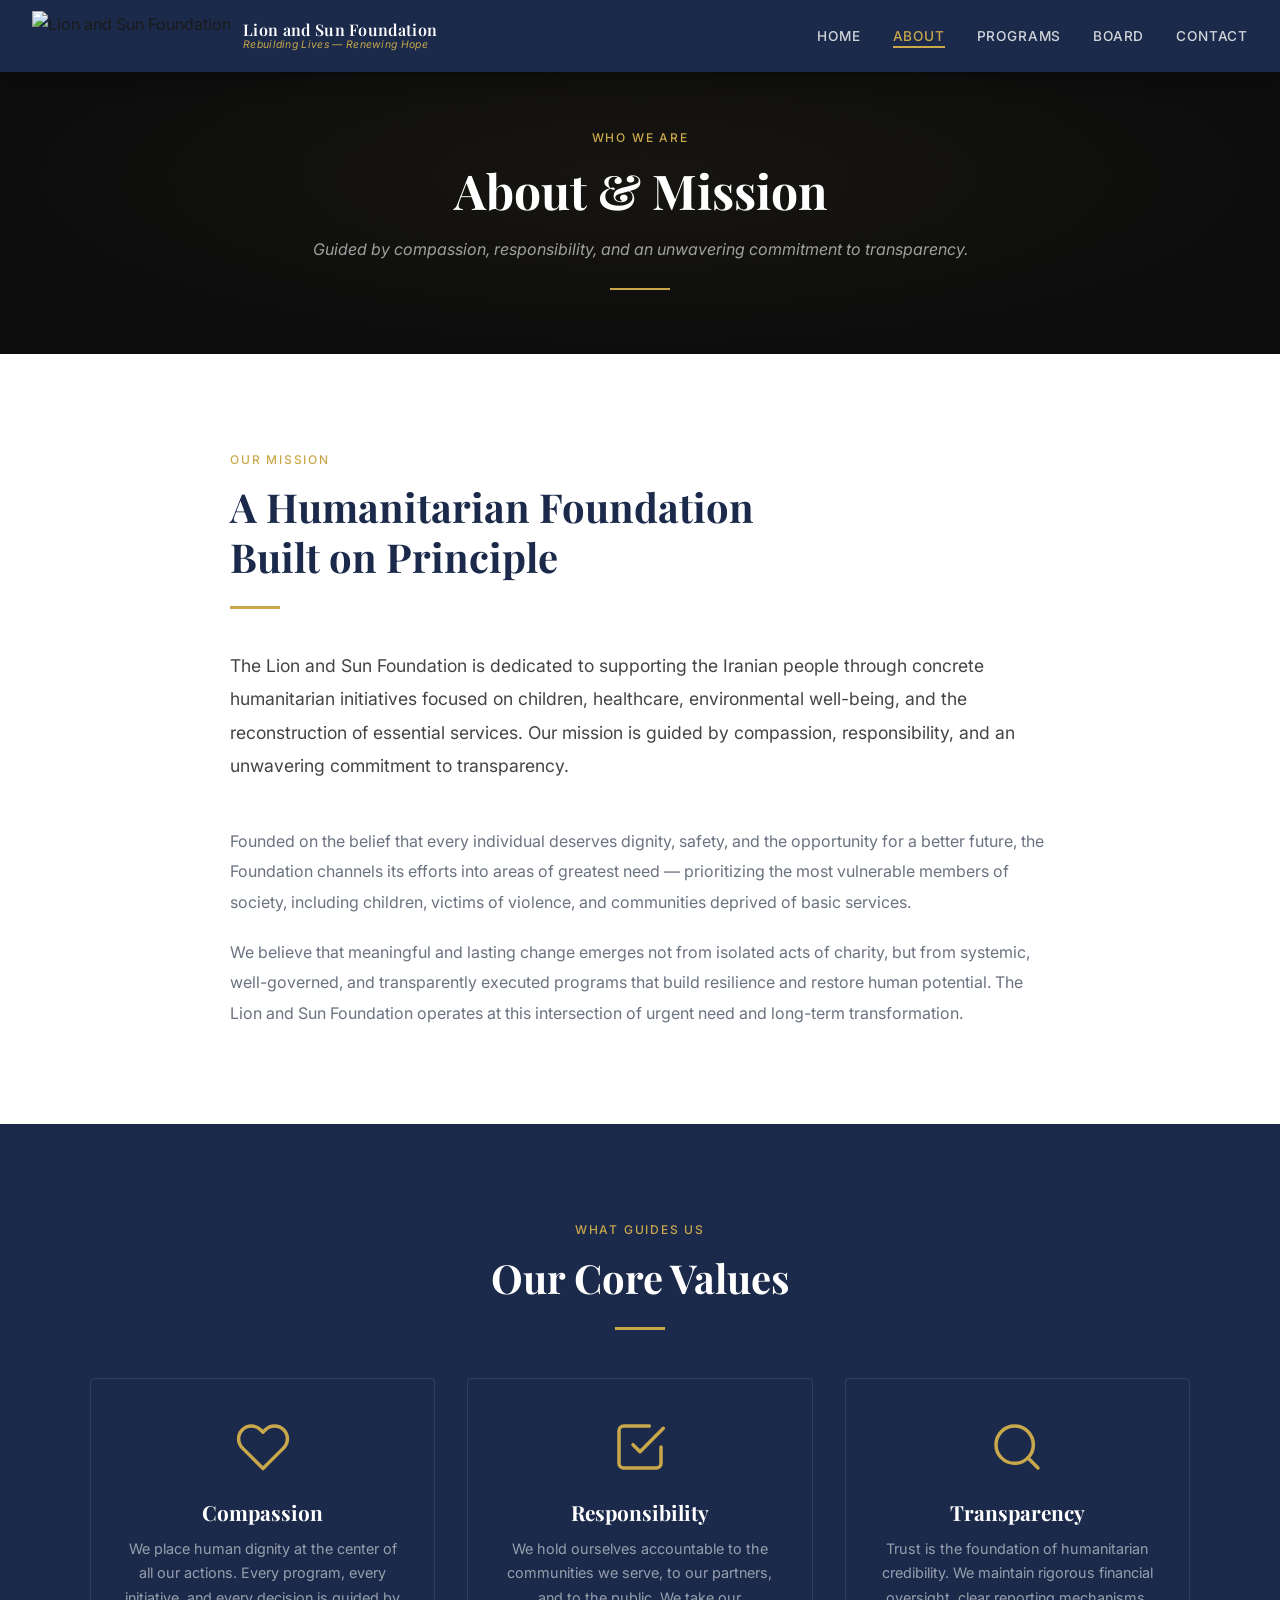
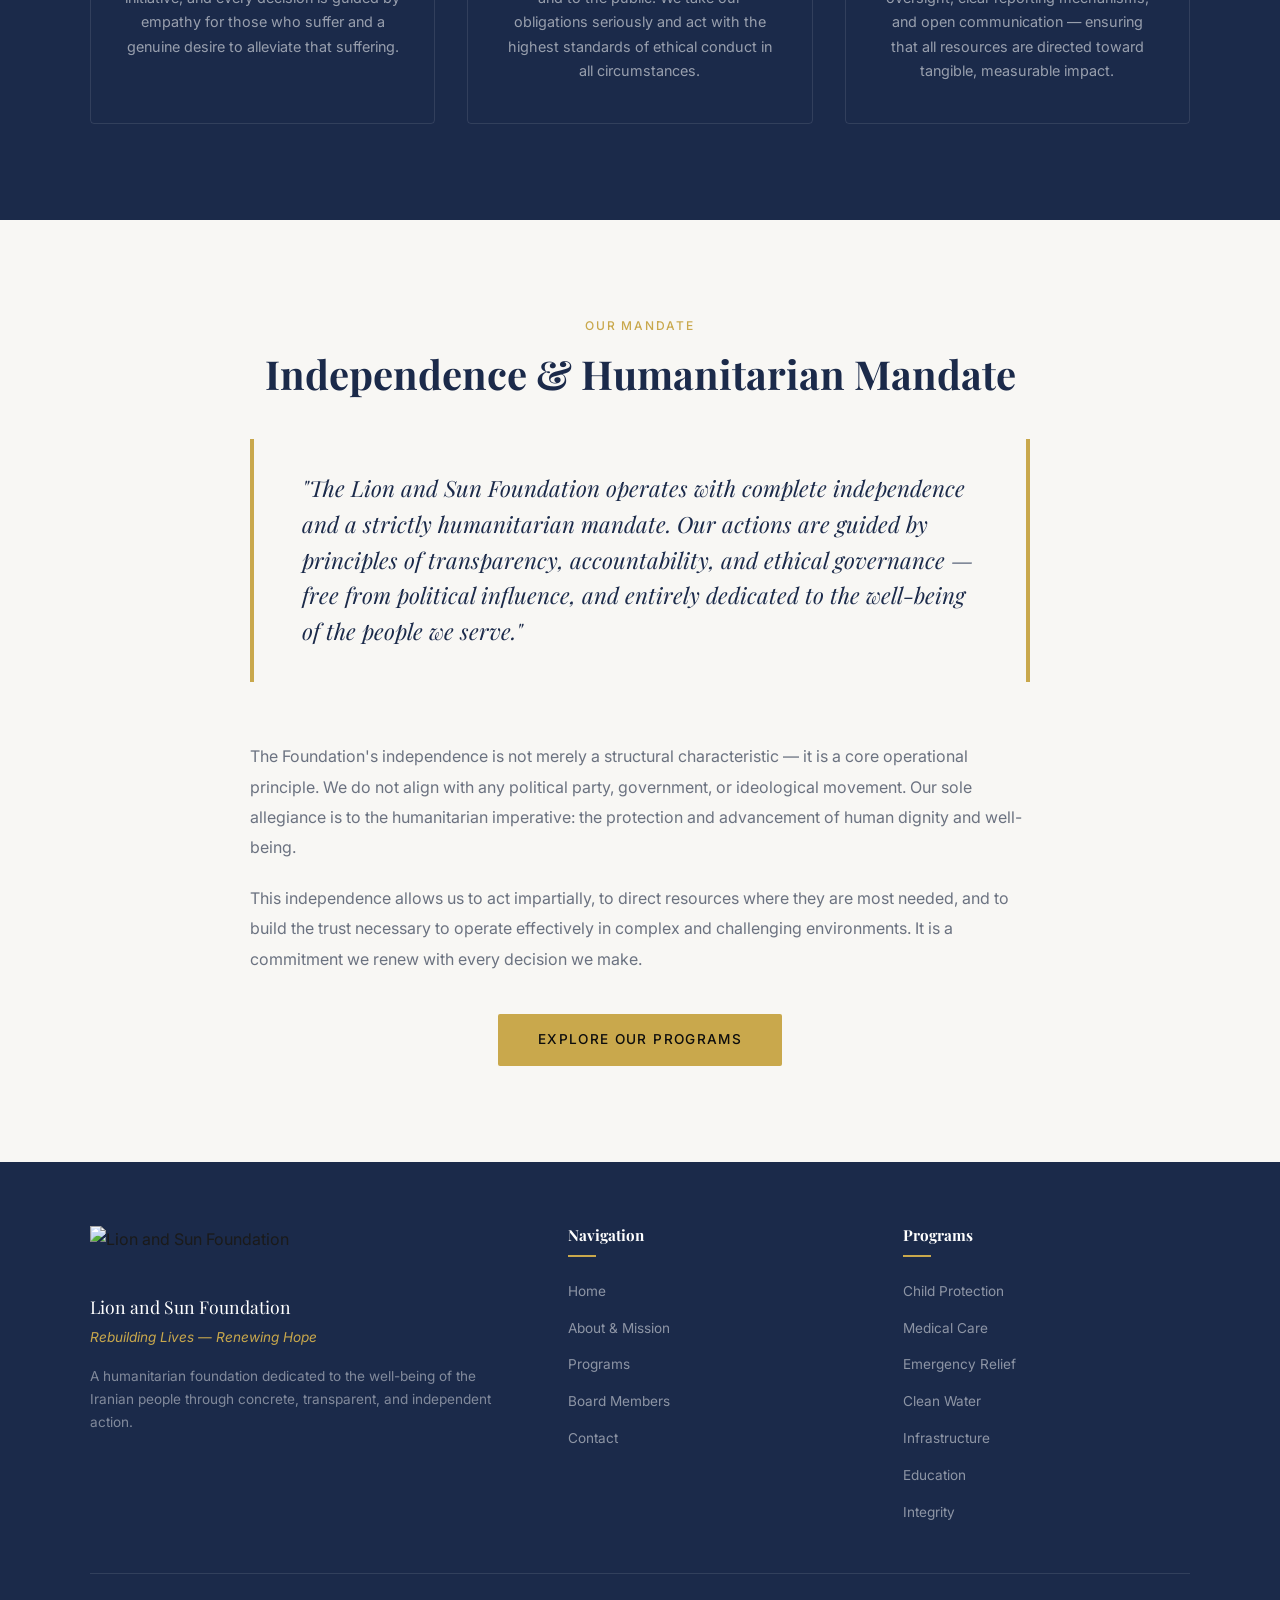
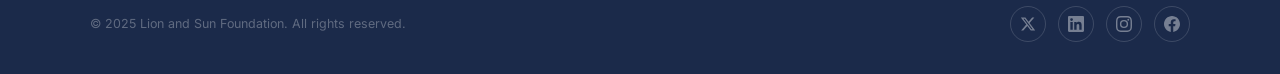
==== about.html @ 1ffb6595 "Initial commit — Lion and Sun Foundation website Complete 5-page institutional website: Home, About," ====
<!DOCTYPE html>
<html lang="en">
<head>
  <meta charset="UTF-8" />
  <meta name="viewport" content="width=device-width, initial-scale=1.0" />
  <title>About &amp; Mission — Lion and Sun Foundation</title>
  <meta name="description" content="Learn about the mission, values, and humanitarian mandate of the Lion and Sun Foundation." />
  <link rel="icon" type="image/png" href="logo.png" />
  <link rel="stylesheet" href="styles.css" />
</head>
<body>

  <!-- ── NAVBAR ── -->
  <nav class="navbar" id="navbar">
    <a href="index.html" class="navbar-brand">
      <img src="logo.png" alt="Lion and Sun Foundation" />
      <div class="navbar-brand-text">
        <span class="navbar-brand-name">Lion and Sun Foundation</span>
        <span class="navbar-brand-tagline">Rebuilding Lives — Renewing Hope</span>
      </div>
    </a>
    <button class="navbar-toggle" aria-label="Toggle menu">
      <span></span><span></span><span></span>
    </button>
    <ul class="navbar-nav">
      <li><a href="index.html">Home</a></li>
      <li><a href="about.html">About</a></li>
      <li><a href="programs.html">Programs</a></li>
      <li><a href="board.html">Board</a></li>
      <li><a href="contact.html">Contact</a></li>
    </ul>
  </nav>

  <!-- ── PAGE HERO ── -->
  <div class="page-hero">
    <div class="page-hero-inner">
      <p class="section-label" style="color:var(--gold);">Who We Are</p>
      <h1>About &amp; Mission</h1>
      <p class="page-hero-subtitle">Guided by compassion, responsibility, and an unwavering commitment to transparency.</p>
      <div class="page-hero-line"></div>
    </div>
  </div>

  <!-- ── FULL MISSION ── -->
  <section style="background: var(--white);">
    <div class="container">
      <div style="max-width: 820px; margin: 0 auto;">
        <p class="section-label reveal">Our Mission</p>
        <h2 class="section-title reveal">A Humanitarian Foundation<br />Built on Principle</h2>
        <div class="section-divider reveal"></div>
        <p class="section-intro reveal" style="max-width:100%; font-size:1.1rem; line-height:1.9; color:#444;">
          The Lion and Sun Foundation is dedicated to supporting the Iranian people through concrete humanitarian initiatives focused on children, healthcare, environmental well-being, and the reconstruction of essential services. Our mission is guided by compassion, responsibility, and an unwavering commitment to transparency.
        </p>
        <br/>
        <p class="reveal" style="font-size:1rem; color:var(--text-muted); line-height:1.9; margin-top:1rem;">
          Founded on the belief that every individual deserves dignity, safety, and the opportunity for a better future, the Foundation channels its efforts into areas of greatest need — prioritizing the most vulnerable members of society, including children, victims of violence, and communities deprived of basic services.
        </p>
        <p class="reveal" style="font-size:1rem; color:var(--text-muted); line-height:1.9; margin-top:1.25rem;">
          We believe that meaningful and lasting change emerges not from isolated acts of charity, but from systemic, well-governed, and transparently executed programs that build resilience and restore human potential. The Lion and Sun Foundation operates at this intersection of urgent need and long-term transformation.
        </p>
      </div>
    </div>
  </section>

  <!-- ── VALUES ── -->
  <section class="values-section">
    <div class="container">
      <div class="text-center">
        <p class="section-label reveal" style="color:var(--gold);">What Guides Us</p>
        <h2 class="section-title light reveal">Our Core Values</h2>
        <div class="section-divider center reveal"></div>
      </div>

      <div class="values-grid">

        <div class="value-card reveal reveal-delay-1">
          <div class="value-icon">
            <svg viewBox="0 0 24 24" fill="none" stroke="currentColor" stroke-width="1.5" stroke-linecap="round" stroke-linejoin="round">
              <path d="M20.84 4.61a5.5 5.5 0 0 0-7.78 0L12 5.67l-1.06-1.06a5.5 5.5 0 0 0-7.78 7.78l1.06 1.06L12 21.23l7.78-7.78 1.06-1.06a5.5 5.5 0 0 0 0-7.78z"/>
            </svg>
          </div>
          <h3 class="value-title">Compassion</h3>
          <p class="value-text">We place human dignity at the center of all our actions. Every program, every initiative, and every decision is guided by empathy for those who suffer and a genuine desire to alleviate that suffering.</p>
        </div>

        <div class="value-card reveal reveal-delay-2">
          <div class="value-icon">
            <svg viewBox="0 0 24 24" fill="none" stroke="currentColor" stroke-width="1.5" stroke-linecap="round" stroke-linejoin="round">
              <polyline points="9 11 12 14 22 4"/>
              <path d="M21 12v7a2 2 0 0 1-2 2H5a2 2 0 0 1-2-2V5a2 2 0 0 1 2-2h11"/>
            </svg>
          </div>
          <h3 class="value-title">Responsibility</h3>
          <p class="value-text">We hold ourselves accountable to the communities we serve, to our partners, and to the public. We take our obligations seriously and act with the highest standards of ethical conduct in all circumstances.</p>
        </div>

        <div class="value-card reveal reveal-delay-3">
          <div class="value-icon">
            <svg viewBox="0 0 24 24" fill="none" stroke="currentColor" stroke-width="1.5" stroke-linecap="round" stroke-linejoin="round">
              <circle cx="11" cy="11" r="8"/>
              <line x1="21" y1="21" x2="16.65" y2="16.65"/>
            </svg>
          </div>
          <h3 class="value-title">Transparency</h3>
          <p class="value-text">Trust is the foundation of humanitarian credibility. We maintain rigorous financial oversight, clear reporting mechanisms, and open communication — ensuring that all resources are directed toward tangible, measurable impact.</p>
        </div>

      </div>
    </div>
  </section>

  <!-- ── MANDATE ── -->
  <section class="mandate-section">
    <div class="container">
      <div class="mandate-block">
        <p class="section-label reveal text-center">Our Mandate</p>
        <h2 class="section-title reveal text-center" style="margin-bottom:2.5rem;">Independence &amp; Humanitarian Mandate</h2>
        <div class="reveal">
          <blockquote class="mandate-quote">
            "The Lion and Sun Foundation operates with complete independence and a strictly humanitarian mandate. Our actions are guided by principles of transparency, accountability, and ethical governance — free from political influence, and entirely dedicated to the well-being of the people we serve."
          </blockquote>
        </div>
        <br/>
        <p class="reveal" style="font-size:1rem; color:var(--text-muted); line-height:1.9; margin-top:2rem; text-align:left;">
          The Foundation's independence is not merely a structural characteristic — it is a core operational principle. We do not align with any political party, government, or ideological movement. Our sole allegiance is to the humanitarian imperative: the protection and advancement of human dignity and well-being.
        </p>
        <p class="reveal" style="font-size:1rem; color:var(--text-muted); line-height:1.9; margin-top:1.25rem; text-align:left;">
          This independence allows us to act impartially, to direct resources where they are most needed, and to build the trust necessary to operate effectively in complex and challenging environments. It is a commitment we renew with every decision we make.
        </p>
        <div class="reveal" style="margin-top:2.5rem; text-align:center;">
          <a href="programs.html" class="btn btn-gold">Explore Our Programs</a>
        </div>
      </div>
    </div>
  </section>

  <!-- ── FOOTER ── -->
  <footer class="footer">
    <div class="footer-inner">
      <div class="footer-top">
        <div class="footer-brand">
          <img src="logo.png" alt="Lion and Sun Foundation" />
          <div class="footer-brand-name">Lion and Sun Foundation</div>
          <div class="footer-tagline">Rebuilding Lives — Renewing Hope</div>
          <p class="footer-desc">A humanitarian foundation dedicated to the well-being of the Iranian people through concrete, transparent, and independent action.</p>
        </div>
        <div class="footer-col">
          <h4>Navigation</h4>
          <ul>
            <li><a href="index.html">Home</a></li>
            <li><a href="about.html">About &amp; Mission</a></li>
            <li><a href="programs.html">Programs</a></li>
            <li><a href="board.html">Board Members</a></li>
            <li><a href="contact.html">Contact</a></li>
          </ul>
        </div>
        <div class="footer-col">
          <h4>Programs</h4>
          <ul>
            <li><a href="programs.html#pillar-1">Child Protection</a></li>
            <li><a href="programs.html#pillar-2">Medical Care</a></li>
            <li><a href="programs.html#pillar-3">Emergency Relief</a></li>
            <li><a href="programs.html#pillar-4">Clean Water</a></li>
            <li><a href="programs.html#pillar-5">Infrastructure</a></li>
            <li><a href="programs.html#pillar-6">Education</a></li>
            <li><a href="programs.html#pillar-7">Integrity</a></li>
          </ul>
        </div>
      </div>
      <div class="footer-bottom">
        <p class="footer-copy">&copy; 2025 Lion and Sun Foundation. All rights reserved.</p>
        <div class="footer-social">
          <a href="#" aria-label="Twitter"><svg width="16" height="16" viewBox="0 0 24 24" fill="currentColor"><path d="M18.244 2.25h3.308l-7.227 8.26 8.502 11.24H16.17l-5.214-6.817L4.99 21.75H1.68l7.73-8.835L1.254 2.25H8.08l4.713 6.231zm-1.161 17.52h1.833L7.084 4.126H5.117z"/></svg></a>
          <a href="#" aria-label="LinkedIn"><svg width="16" height="16" viewBox="0 0 24 24" fill="currentColor"><path d="M20.447 20.452h-3.554v-5.569c0-1.328-.027-3.037-1.852-3.037-1.853 0-2.136 1.445-2.136 2.939v5.667H9.351V9h3.414v1.561h.046c.477-.9 1.637-1.85 3.37-1.85 3.601 0 4.267 2.37 4.267 5.455v6.286zM5.337 7.433a2.062 2.062 0 0 1-2.063-2.065 2.064 2.064 0 1 1 2.063 2.065zm1.782 13.019H3.555V9h3.564v11.452zM22.225 0H1.771C.792 0 0 .774 0 1.729v20.542C0 23.227.792 24 1.771 24h20.451C23.2 24 24 23.227 24 22.271V1.729C24 .774 23.2 0 22.222 0h.003z"/></svg></a>
          <a href="#" aria-label="Instagram"><svg width="16" height="16" viewBox="0 0 24 24" fill="currentColor"><path d="M12 2.163c3.204 0 3.584.012 4.85.07 3.252.148 4.771 1.691 4.919 4.919.058 1.265.069 1.645.069 4.849 0 3.205-.012 3.584-.069 4.849-.149 3.225-1.664 4.771-4.919 4.919-1.266.058-1.644.07-4.85.07-3.204 0-3.584-.012-4.849-.07-3.26-.149-4.771-1.699-4.919-4.92-.058-1.265-.07-1.644-.07-4.849 0-3.204.013-3.583.07-4.849.149-3.227 1.664-4.771 4.919-4.919 1.266-.057 1.645-.069 4.849-.069zm0-2.163c-3.259 0-3.667.014-4.947.072-4.358.2-6.78 2.618-6.98 6.98-.059 1.281-.073 1.689-.073 4.948 0 3.259.014 3.668.072 4.948.2 4.358 2.618 6.78 6.98 6.98 1.281.058 1.689.072 4.948.072 3.259 0 3.668-.014 4.948-.072 4.354-.2 6.782-2.618 6.979-6.98.059-1.28.073-1.689.073-4.948 0-3.259-.014-3.667-.072-4.947-.196-4.354-2.617-6.78-6.979-6.98-1.281-.059-1.69-.073-4.949-.073zm0 5.838a6.162 6.162 0 1 0 0 12.324 6.162 6.162 0 0 0 0-12.324zM12 16a4 4 0 1 1 0-8 4 4 0 0 1 0 8zm6.406-11.845a1.44 1.44 0 1 0 0 2.881 1.44 1.44 0 0 0 0-2.881z"/></svg></a>
          <a href="#" aria-label="Facebook"><svg width="16" height="16" viewBox="0 0 24 24" fill="currentColor"><path d="M24 12.073c0-6.627-5.373-12-12-12s-12 5.373-12 12c0 5.99 4.388 10.954 10.125 11.854v-8.385H7.078v-3.47h3.047V9.43c0-3.007 1.792-4.669 4.533-4.669 1.312 0 2.686.235 2.686.235v2.953H15.83c-1.491 0-1.956.925-1.956 1.874v2.25h3.328l-.532 3.47h-2.796v8.385C19.612 23.027 24 18.062 24 12.073z"/></svg></a>
        </div>
      </div>
    </div>
  </footer>

  <script src="script.js"></script>
</body>
</html>
---- styles.css ----
/* ============================================
   LION AND SUN FOUNDATION — Global Styles
   ============================================ */

@import url('https://fonts.googleapis.com/css2?family=Playfair+Display:ital,wght@0,400;0,600;0,700;1,400;1,600&family=Inter:wght@300;400;500;600&display=swap');

:root {
  --navy: #1B2A4A;
  --gold: #C9A84C;
  --gold-light: #e0c278;
  --dark: #0D0D0D;
  --white: #FFFFFF;
  --light-bg: #F8F7F4;
  --text-dark: #1a1a1a;
  --text-muted: #6b7280;
  --border: #e5e0d5;
  --transition: all 0.3s ease;
}

*, *::before, *::after {
  box-sizing: border-box;
  margin: 0;
  padding: 0;
}

html {
  scroll-behavior: smooth;
}

body {
  font-family: 'Inter', sans-serif;
  color: var(--text-dark);
  background: var(--white);
  line-height: 1.7;
  overflow-x: hidden;
}

h1, h2, h3, h4, h5 {
  font-family: 'Playfair Display', serif;
  line-height: 1.25;
}

a {
  text-decoration: none;
  color: inherit;
}

img {
  max-width: 100%;
  display: block;
}

/* ============================================
   NAVBAR
   ============================================ */

.navbar {
  position: fixed;
  top: 0;
  left: 0;
  right: 0;
  z-index: 1000;
  background: var(--navy);
  padding: 0 2rem;
  height: 72px;
  display: flex;
  align-items: center;
  justify-content: space-between;
  box-shadow: 0 2px 20px rgba(0,0,0,0.4);
  transition: var(--transition);
}

.navbar.scrolled {
  height: 64px;
  background: rgba(27, 42, 74, 0.97);
  backdrop-filter: blur(10px);
}

.navbar-brand {
  display: flex;
  align-items: center;
  gap: 0.75rem;
}

.navbar-brand img {
  height: 50px;
  width: auto;
}

.navbar-brand-text {
  display: flex;
  flex-direction: column;
  line-height: 1.2;
}

.navbar-brand-name {
  font-family: 'Playfair Display', serif;
  font-size: 1rem;
  font-weight: 600;
  color: var(--white);
  letter-spacing: 0.02em;
}

.navbar-brand-tagline {
  font-size: 0.65rem;
  color: var(--gold);
  font-style: italic;
  letter-spacing: 0.03em;
}

.navbar-nav {
  display: flex;
  align-items: center;
  gap: 2rem;
  list-style: none;
}

.navbar-nav a {
  font-size: 0.85rem;
  font-weight: 500;
  color: rgba(255,255,255,0.8);
  letter-spacing: 0.06em;
  text-transform: uppercase;
  position: relative;
  padding-bottom: 4px;
  transition: var(--transition);
}

.navbar-nav a::after {
  content: '';
  position: absolute;
  bottom: 0;
  left: 0;
  width: 0;
  height: 2px;
  background: var(--gold);
  transition: width 0.3s ease;
}

.navbar-nav a:hover,
.navbar-nav a.active {
  color: var(--gold);
}

.navbar-nav a:hover::after,
.navbar-nav a.active::after {
  width: 100%;
}

.navbar-toggle {
  display: none;
  flex-direction: column;
  gap: 5px;
  cursor: pointer;
  padding: 4px;
  background: none;
  border: none;
}

.navbar-toggle span {
  display: block;
  width: 24px;
  height: 2px;
  background: var(--white);
  transition: var(--transition);
  border-radius: 2px;
}

.navbar-toggle.open span:nth-child(1) {
  transform: translateY(7px) rotate(45deg);
}

.navbar-toggle.open span:nth-child(2) {
  opacity: 0;
}

.navbar-toggle.open span:nth-child(3) {
  transform: translateY(-7px) rotate(-45deg);
}

/* ============================================
   HERO — HOME
   ============================================ */

.hero {
  min-height: 100vh;
  background: var(--dark);
  display: flex;
  align-items: center;
  justify-content: center;
  text-align: center;
  padding: 6rem 2rem 4rem;
  position: relative;
  overflow: hidden;
}

.hero::before {
  content: '';
  position: absolute;
  inset: 0;
  background: radial-gradient(ellipse at center, rgba(201,168,76,0.06) 0%, transparent 70%);
  pointer-events: none;
}

.hero-inner {
  display: flex;
  flex-direction: column;
  align-items: center;
  gap: 1.5rem;
  max-width: 700px;
  position: relative;
  z-index: 1;
}

.hero-logo {
  width: 340px;
  max-width: 90vw;
  animation: fadeInDown 1s ease forwards;
  filter: drop-shadow(0 0 40px rgba(201,168,76,0.15));
}

.hero-tagline {
  font-family: 'Playfair Display', serif;
  font-style: italic;
  font-size: 1.35rem;
  color: var(--gold);
  letter-spacing: 0.04em;
  animation: fadeInUp 1s ease 0.3s both;
}

.hero-divider {
  width: 60px;
  height: 1px;
  background: linear-gradient(90deg, transparent, var(--gold), transparent);
  animation: fadeIn 1s ease 0.5s both;
}

.hero-cta {
  animation: fadeInUp 1s ease 0.6s both;
}

/* ============================================
   PAGE HERO (non-home pages)
   ============================================ */

.page-hero {
  background: var(--dark);
  padding: 8rem 2rem 4rem;
  text-align: center;
  position: relative;
  overflow: hidden;
}

.page-hero::before {
  content: '';
  position: absolute;
  inset: 0;
  background: radial-gradient(ellipse at center, rgba(201,168,76,0.05) 0%, transparent 70%);
}

.page-hero-inner {
  position: relative;
  z-index: 1;
  max-width: 700px;
  margin: 0 auto;
}

.page-hero h1 {
  font-size: clamp(2rem, 4vw, 3rem);
  color: var(--white);
  margin-bottom: 1rem;
}

.page-hero-subtitle {
  font-size: 1rem;
  color: rgba(255,255,255,0.6);
  font-style: italic;
}

.page-hero-line {
  width: 60px;
  height: 2px;
  background: var(--gold);
  margin: 1.5rem auto 0;
}

/* ============================================
   BUTTONS
   ============================================ */

.btn {
  display: inline-block;
  padding: 0.9rem 2.5rem;
  font-size: 0.85rem;
  font-weight: 500;
  letter-spacing: 0.1em;
  text-transform: uppercase;
  border-radius: 2px;
  transition: var(--transition);
  cursor: pointer;
  font-family: 'Inter', sans-serif;
  border: none;
}

.btn-gold {
  background: var(--gold);
  color: var(--dark);
}

.btn-gold:hover {
  background: var(--gold-light);
  transform: translateY(-2px);
  box-shadow: 0 8px 24px rgba(201,168,76,0.3);
}

.btn-outline-gold {
  background: transparent;
  color: var(--gold);
  border: 1px solid var(--gold);
}

.btn-outline-gold:hover {
  background: var(--gold);
  color: var(--dark);
  transform: translateY(-2px);
}

.btn-navy {
  background: var(--navy);
  color: var(--white);
}

.btn-navy:hover {
  background: #243860;
  transform: translateY(-2px);
  box-shadow: 0 8px 24px rgba(27,42,74,0.3);
}

/* ============================================
   SECTIONS
   ============================================ */

section {
  padding: 6rem 2rem;
}

.container {
  max-width: 1100px;
  margin: 0 auto;
}

.section-label {
  font-size: 0.75rem;
  font-weight: 500;
  letter-spacing: 0.15em;
  text-transform: uppercase;
  color: var(--gold);
  margin-bottom: 0.75rem;
}

.section-title {
  font-size: clamp(1.75rem, 3.5vw, 2.5rem);
  color: var(--navy);
  margin-bottom: 1.5rem;
}

.section-title.light {
  color: var(--white);
}

.section-divider {
  width: 50px;
  height: 3px;
  background: var(--gold);
  margin-bottom: 2.5rem;
}

.section-divider.center {
  margin-left: auto;
  margin-right: auto;
}

.section-intro {
  font-size: 1.05rem;
  color: var(--text-muted);
  max-width: 680px;
  line-height: 1.8;
}

.section-intro.light {
  color: rgba(255,255,255,0.7);
}

.text-center {
  text-align: center;
}

/* ============================================
   MISSION SECTION — HOME
   ============================================ */

.mission-section {
  background: var(--light-bg);
}

.mission-grid {
  display: grid;
  grid-template-columns: 1fr 1fr;
  gap: 5rem;
  align-items: center;
}

.mission-text {
  font-size: 1.05rem;
  color: var(--text-muted);
  line-height: 1.9;
}

.mission-accent {
  display: flex;
  flex-direction: column;
  gap: 1.5rem;
}

.mission-stat {
  border-left: 3px solid var(--gold);
  padding-left: 1.25rem;
}

.mission-stat-number {
  font-family: 'Playfair Display', serif;
  font-size: 2rem;
  color: var(--navy);
  font-weight: 600;
}

.mission-stat-label {
  font-size: 0.85rem;
  color: var(--text-muted);
  text-transform: uppercase;
  letter-spacing: 0.08em;
}

/* ============================================
   PILLARS PREVIEW — HOME
   ============================================ */

.pillars-section {
  background: var(--white);
}

.pillars-grid {
  display: grid;
  grid-template-columns: repeat(3, 1fr);
  gap: 1.5rem;
  margin-top: 3rem;
}

.pillar-card {
  background: var(--white);
  border: 1px solid var(--border);
  border-left: 4px solid var(--gold);
  padding: 1.75rem 1.5rem;
  display: flex;
  align-items: center;
  gap: 1rem;
  transition: var(--transition);
  cursor: pointer;
  text-decoration: none;
  color: inherit;
  border-radius: 0 4px 4px 0;
}

.pillar-card:hover {
  transform: translateX(4px);
  box-shadow: 4px 4px 20px rgba(27,42,74,0.08);
  border-left-color: var(--navy);
}

.pillar-card-icon {
  width: 44px;
  height: 44px;
  flex-shrink: 0;
  color: var(--gold);
}

.pillar-card-title {
  font-family: 'Playfair Display', serif;
  font-size: 0.95rem;
  font-weight: 600;
  color: var(--navy);
}

.pillar-card-number {
  font-size: 0.7rem;
  color: var(--text-muted);
  text-transform: uppercase;
  letter-spacing: 0.1em;
  margin-bottom: 0.25rem;
}

/* ============================================
   PROGRAMS — FULL PILLARS
   ============================================ */

.pillar-full {
  padding: 3rem 0;
  border-bottom: 1px solid var(--border);
}

.pillar-full:last-child {
  border-bottom: none;
}

.pillar-full-inner {
  display: grid;
  grid-template-columns: 80px 1fr;
  gap: 2rem;
  align-items: start;
}

.pillar-icon-wrap {
  width: 80px;
  height: 80px;
  background: rgba(201,168,76,0.08);
  border: 1px solid rgba(201,168,76,0.2);
  border-radius: 50%;
  display: flex;
  align-items: center;
  justify-content: center;
  flex-shrink: 0;
  color: var(--gold);
}

.pillar-icon-wrap svg {
  width: 36px;
  height: 36px;
}

.pillar-full-label {
  font-size: 0.7rem;
  font-weight: 500;
  letter-spacing: 0.15em;
  text-transform: uppercase;
  color: var(--gold);
  margin-bottom: 0.5rem;
}

.pillar-full-title {
  font-size: 1.5rem;
  color: var(--navy);
  margin-bottom: 1rem;
}

.pillar-full-text {
  font-size: 1rem;
  color: var(--text-muted);
  line-height: 1.85;
  max-width: 760px;
}

/* ============================================
   VALUES — ABOUT
   ============================================ */

.values-section {
  background: var(--navy);
}

.values-grid {
  display: grid;
  grid-template-columns: repeat(3, 1fr);
  gap: 2rem;
  margin-top: 3rem;
}

.value-card {
  text-align: center;
  padding: 2.5rem 2rem;
  border: 1px solid rgba(255,255,255,0.1);
  border-radius: 4px;
  transition: var(--transition);
}

.value-card:hover {
  background: rgba(255,255,255,0.04);
  border-color: rgba(201,168,76,0.4);
  transform: translateY(-4px);
}

.value-icon {
  width: 56px;
  height: 56px;
  margin: 0 auto 1.5rem;
  color: var(--gold);
}

.value-title {
  font-family: 'Playfair Display', serif;
  font-size: 1.3rem;
  color: var(--white);
  margin-bottom: 0.75rem;
}

.value-text {
  font-size: 0.9rem;
  color: rgba(255,255,255,0.55);
  line-height: 1.7;
}

/* ============================================
   MANDATE — ABOUT
   ============================================ */

.mandate-section {
  background: var(--light-bg);
}

.mandate-block {
  max-width: 780px;
  margin: 0 auto;
  text-align: center;
}

.mandate-quote {
  font-family: 'Playfair Display', serif;
  font-style: italic;
  font-size: 1.4rem;
  color: var(--navy);
  line-height: 1.6;
  position: relative;
  padding: 2rem 3rem;
  border-left: 4px solid var(--gold);
  border-right: 4px solid var(--gold);
  text-align: left;
}

/* ============================================
   BOARD MEMBERS
   ============================================ */

.board-section {
  background: var(--white);
}

.board-grid {
  display: grid;
  grid-template-columns: repeat(3, 1fr);
  gap: 2rem;
  margin-top: 3rem;
}

.board-card {
  text-align: center;
  padding: 2.5rem 1.5rem;
  border: 1px solid var(--border);
  border-radius: 4px;
  transition: var(--transition);
  background: var(--white);
}

.board-card:hover {
  transform: translateY(-6px);
  box-shadow: 0 12px 40px rgba(27,42,74,0.1);
  border-color: var(--gold);
}

.board-photo {
  width: 110px;
  height: 110px;
  border-radius: 50%;
  background: linear-gradient(135deg, #dce3f0, #b8c5db);
  margin: 0 auto 1.25rem;
  display: flex;
  align-items: center;
  justify-content: center;
  border: 3px solid var(--border);
  overflow: hidden;
}

.board-photo svg {
  width: 54px;
  height: 54px;
  color: #8a9cc0;
}

.board-name {
  font-family: 'Playfair Display', serif;
  font-size: 1.1rem;
  color: var(--navy);
  margin-bottom: 0.4rem;
}

.board-title {
  font-size: 0.8rem;
  color: var(--gold);
  text-transform: uppercase;
  letter-spacing: 0.08em;
  font-weight: 500;
}

.board-divider {
  width: 30px;
  height: 2px;
  background: var(--gold);
  margin: 0.75rem auto;
}

.board-bio {
  font-size: 0.85rem;
  color: var(--text-muted);
  line-height: 1.6;
}

/* ============================================
   CONTACT
   ============================================ */

.contact-section {
  background: var(--white);
}

.contact-grid {
  display: grid;
  grid-template-columns: 1fr 1.6fr;
  gap: 5rem;
  align-items: start;
}

.contact-info h3 {
  font-size: 1.6rem;
  color: var(--navy);
  margin-bottom: 1rem;
}

.contact-info p {
  font-size: 1rem;
  color: var(--text-muted);
  line-height: 1.8;
  margin-bottom: 2rem;
}

.contact-social {
  display: flex;
  gap: 1rem;
  flex-wrap: wrap;
}

.social-link {
  width: 44px;
  height: 44px;
  border: 1px solid var(--border);
  display: flex;
  align-items: center;
  justify-content: center;
  border-radius: 50%;
  color: var(--navy);
  transition: var(--transition);
}

.social-link:hover {
  background: var(--navy);
  color: var(--white);
  border-color: var(--navy);
  transform: translateY(-3px);
}

.contact-form {
  background: var(--light-bg);
  padding: 2.5rem;
  border-radius: 4px;
  border: 1px solid var(--border);
}

.form-group {
  margin-bottom: 1.25rem;
}

.form-label {
  display: block;
  font-size: 0.78rem;
  font-weight: 500;
  letter-spacing: 0.08em;
  text-transform: uppercase;
  color: var(--navy);
  margin-bottom: 0.5rem;
}

.form-control {
  width: 100%;
  padding: 0.85rem 1rem;
  font-family: 'Inter', sans-serif;
  font-size: 0.95rem;
  color: var(--text-dark);
  background: var(--white);
  border: 1px solid var(--border);
  border-radius: 2px;
  outline: none;
  transition: var(--transition);
  resize: vertical;
}

.form-control:focus {
  border-color: var(--gold);
  box-shadow: 0 0 0 3px rgba(201,168,76,0.1);
}

.form-control::placeholder {
  color: #b0b0b0;
}

textarea.form-control {
  min-height: 130px;
}

.form-row {
  display: grid;
  grid-template-columns: 1fr 1fr;
  gap: 1rem;
}

.form-submit {
  margin-top: 0.5rem;
  width: 100%;
  padding: 1rem;
  font-size: 0.85rem;
}

/* ============================================
   FOOTER
   ============================================ */

.footer {
  background: var(--navy);
  padding: 4rem 2rem 2rem;
}

.footer-inner {
  max-width: 1100px;
  margin: 0 auto;
}

.footer-top {
  display: grid;
  grid-template-columns: 1.5fr 1fr 1fr;
  gap: 3rem;
  padding-bottom: 3rem;
  border-bottom: 1px solid rgba(255,255,255,0.1);
}

.footer-brand img {
  height: 50px;
  margin-bottom: 1rem;
}

.footer-brand-name {
  font-family: 'Playfair Display', serif;
  font-size: 1.1rem;
  color: var(--white);
  margin-bottom: 0.25rem;
}

.footer-tagline {
  font-style: italic;
  color: var(--gold);
  font-size: 0.85rem;
  margin-bottom: 1rem;
}

.footer-desc {
  font-size: 0.85rem;
  color: rgba(255,255,255,0.45);
  line-height: 1.7;
}

.footer-col h4 {
  font-family: 'Playfair Display', serif;
  font-size: 0.95rem;
  color: var(--white);
  margin-bottom: 1.25rem;
  position: relative;
  padding-bottom: 0.75rem;
}

.footer-col h4::after {
  content: '';
  position: absolute;
  bottom: 0;
  left: 0;
  width: 28px;
  height: 2px;
  background: var(--gold);
}

.footer-col ul {
  list-style: none;
  display: flex;
  flex-direction: column;
  gap: 0.6rem;
}

.footer-col ul a {
  font-size: 0.85rem;
  color: rgba(255,255,255,0.5);
  transition: var(--transition);
}

.footer-col ul a:hover {
  color: var(--gold);
  padding-left: 4px;
}

.footer-bottom {
  display: flex;
  align-items: center;
  justify-content: space-between;
  padding-top: 2rem;
  flex-wrap: wrap;
  gap: 1rem;
}

.footer-copy {
  font-size: 0.78rem;
  color: rgba(255,255,255,0.3);
}

.footer-social {
  display: flex;
  gap: 0.75rem;
}

.footer-social a {
  width: 36px;
  height: 36px;
  border: 1px solid rgba(255,255,255,0.15);
  display: flex;
  align-items: center;
  justify-content: center;
  border-radius: 50%;
  color: rgba(255,255,255,0.4);
  transition: var(--transition);
}

.footer-social a:hover {
  color: var(--gold);
  border-color: var(--gold);
}

/* ============================================
   ANIMATIONS
   ============================================ */

@keyframes fadeInDown {
  from { opacity: 0; transform: translateY(-30px); }
  to   { opacity: 1; transform: translateY(0); }
}

@keyframes fadeInUp {
  from { opacity: 0; transform: translateY(20px); }
  to   { opacity: 1; transform: translateY(0); }
}

@keyframes fadeIn {
  from { opacity: 0; }
  to   { opacity: 1; }
}

.reveal {
  opacity: 0;
  transform: translateY(24px);
  transition: opacity 0.7s ease, transform 0.7s ease;
}

.reveal.visible {
  opacity: 1;
  transform: translateY(0);
}

.reveal-delay-1 { transition-delay: 0.1s; }
.reveal-delay-2 { transition-delay: 0.2s; }
.reveal-delay-3 { transition-delay: 0.3s; }
.reveal-delay-4 { transition-delay: 0.4s; }
.reveal-delay-5 { transition-delay: 0.5s; }
.reveal-delay-6 { transition-delay: 0.6s; }

/* ============================================
   NOTICE BANNER
   ============================================ */

.toast {
  position: fixed;
  bottom: 2rem;
  right: 2rem;
  background: var(--navy);
  color: var(--white);
  padding: 1rem 1.5rem;
  border-left: 4px solid var(--gold);
  border-radius: 2px;
  font-size: 0.9rem;
  box-shadow: 0 8px 32px rgba(0,0,0,0.3);
  z-index: 9999;
  transform: translateX(120%);
  transition: transform 0.4s ease;
}

.toast.show {
  transform: translateX(0);
}

/* ============================================
   RESPONSIVE
   ============================================ */

@media (max-width: 960px) {
  .mission-grid,
  .contact-grid {
    grid-template-columns: 1fr;
    gap: 3rem;
  }

  .footer-top {
    grid-template-columns: 1fr 1fr;
  }

  .footer-top > :first-child {
    grid-column: 1 / -1;
  }

  .pillars-grid {
    grid-template-columns: repeat(2, 1fr);
  }
}

@media (max-width: 768px) {
  .navbar-nav {
    display: none;
    position: absolute;
    top: 72px;
    left: 0;
    right: 0;
    background: var(--navy);
    flex-direction: column;
    gap: 0;
    padding: 1rem 0;
    border-top: 1px solid rgba(255,255,255,0.1);
  }

  .navbar-nav.open {
    display: flex;
  }

  .navbar-nav li {
    width: 100%;
  }

  .navbar-nav a {
    display: block;
    padding: 0.85rem 2rem;
    border-bottom: 1px solid rgba(255,255,255,0.05);
  }

  .navbar-toggle {
    display: flex;
  }

  .pillars-grid {
    grid-template-columns: 1fr;
  }

  .values-grid {
    grid-template-columns: 1fr;
  }

  .board-grid {
    grid-template-columns: repeat(2, 1fr);
  }

  .pillar-full-inner {
    grid-template-columns: 1fr;
  }

  .pillar-icon-wrap {
    width: 60px;
    height: 60px;
  }

  .form-row {
    grid-template-columns: 1fr;
  }

  .footer-top {
    grid-template-columns: 1fr;
  }

  .footer-bottom {
    flex-direction: column;
    align-items: flex-start;
  }

  .mandate-quote {
    padding: 1.5rem;
    font-size: 1.1rem;
  }
}

@media (max-width: 480px) {
  section {
    padding: 4rem 1.25rem;
  }

  .board-grid {
    grid-template-columns: 1fr;
  }

  .contact-form {
    padding: 1.5rem;
  }

  .hero-logo {
    width: 260px;
  }
}
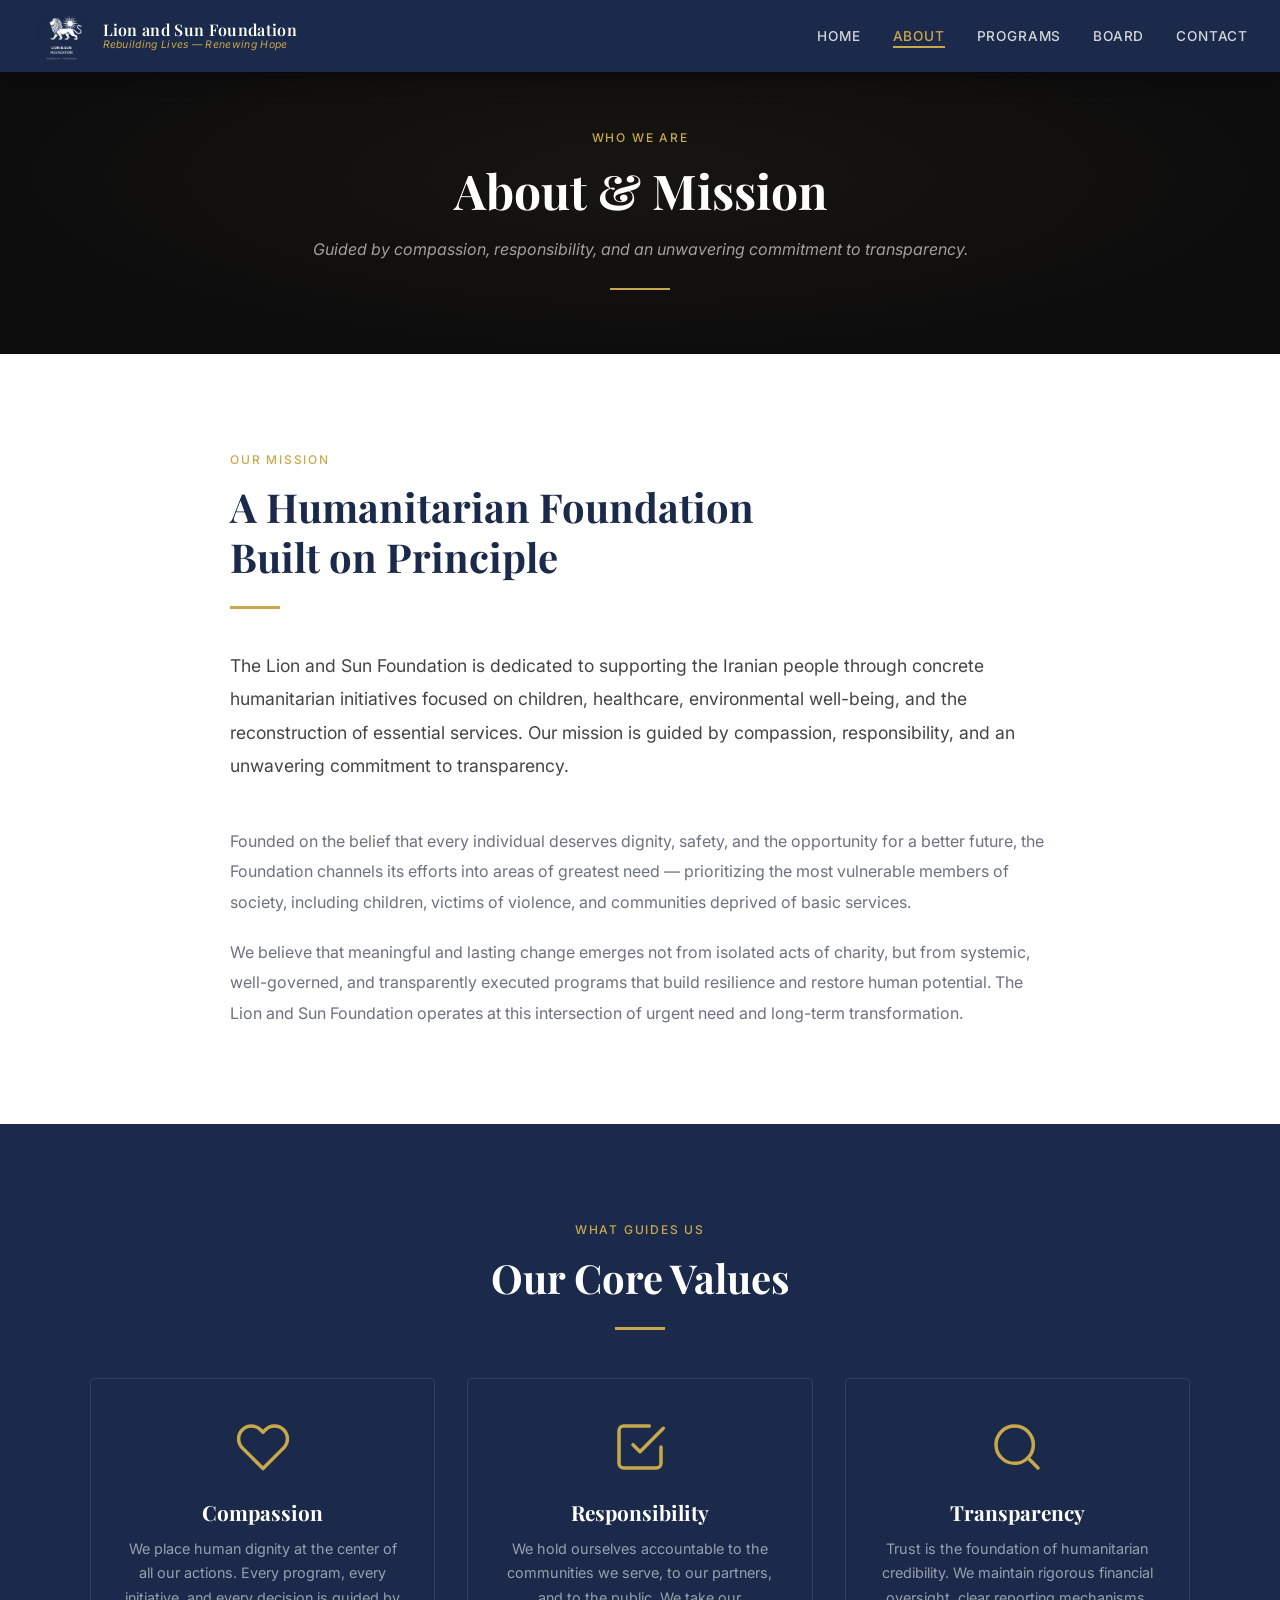
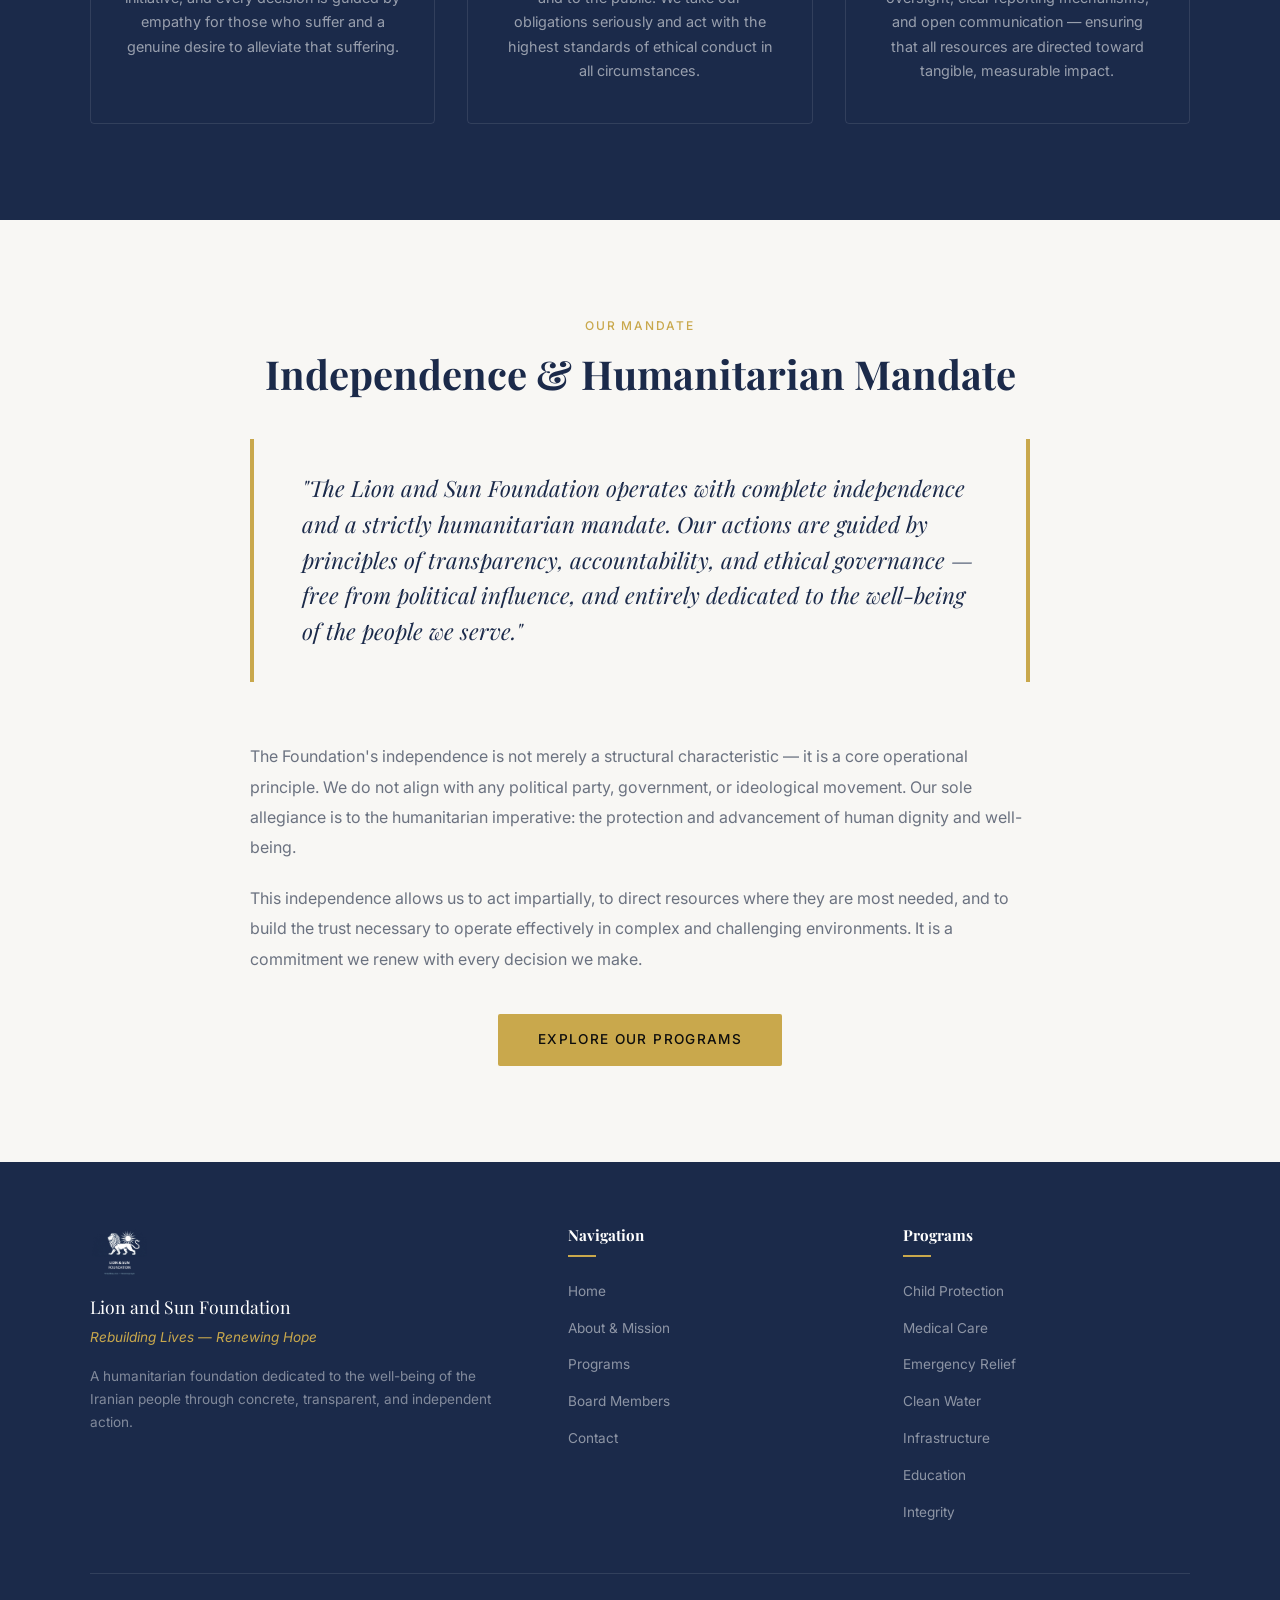
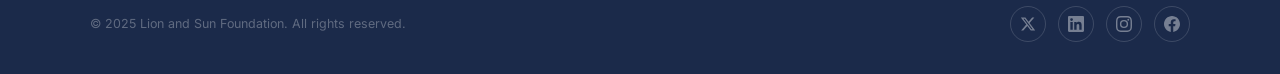
==== commit 47a06ce7: "Fix logo case sensitivity + add favicon - Rename Logo.png -> logo.png (fixes Vercel/Linux case sensi" ====
--- a/about.html
+++ b/about.html
@@ -5,7 +5,8 @@
   <meta name="viewport" content="width=device-width, initial-scale=1.0" />
   <title>About &amp; Mission — Lion and Sun Foundation</title>
   <meta name="description" content="Learn about the mission, values, and humanitarian mandate of the Lion and Sun Foundation." />
-  <link rel="icon" type="image/png" href="logo.png" />
+  <link rel="icon" type="image/svg+xml" href="favicon.svg" />
+  <link rel="alternate icon" type="image/png" href="logo.png" />
   <link rel="stylesheet" href="styles.css" />
 </head>
 <body>
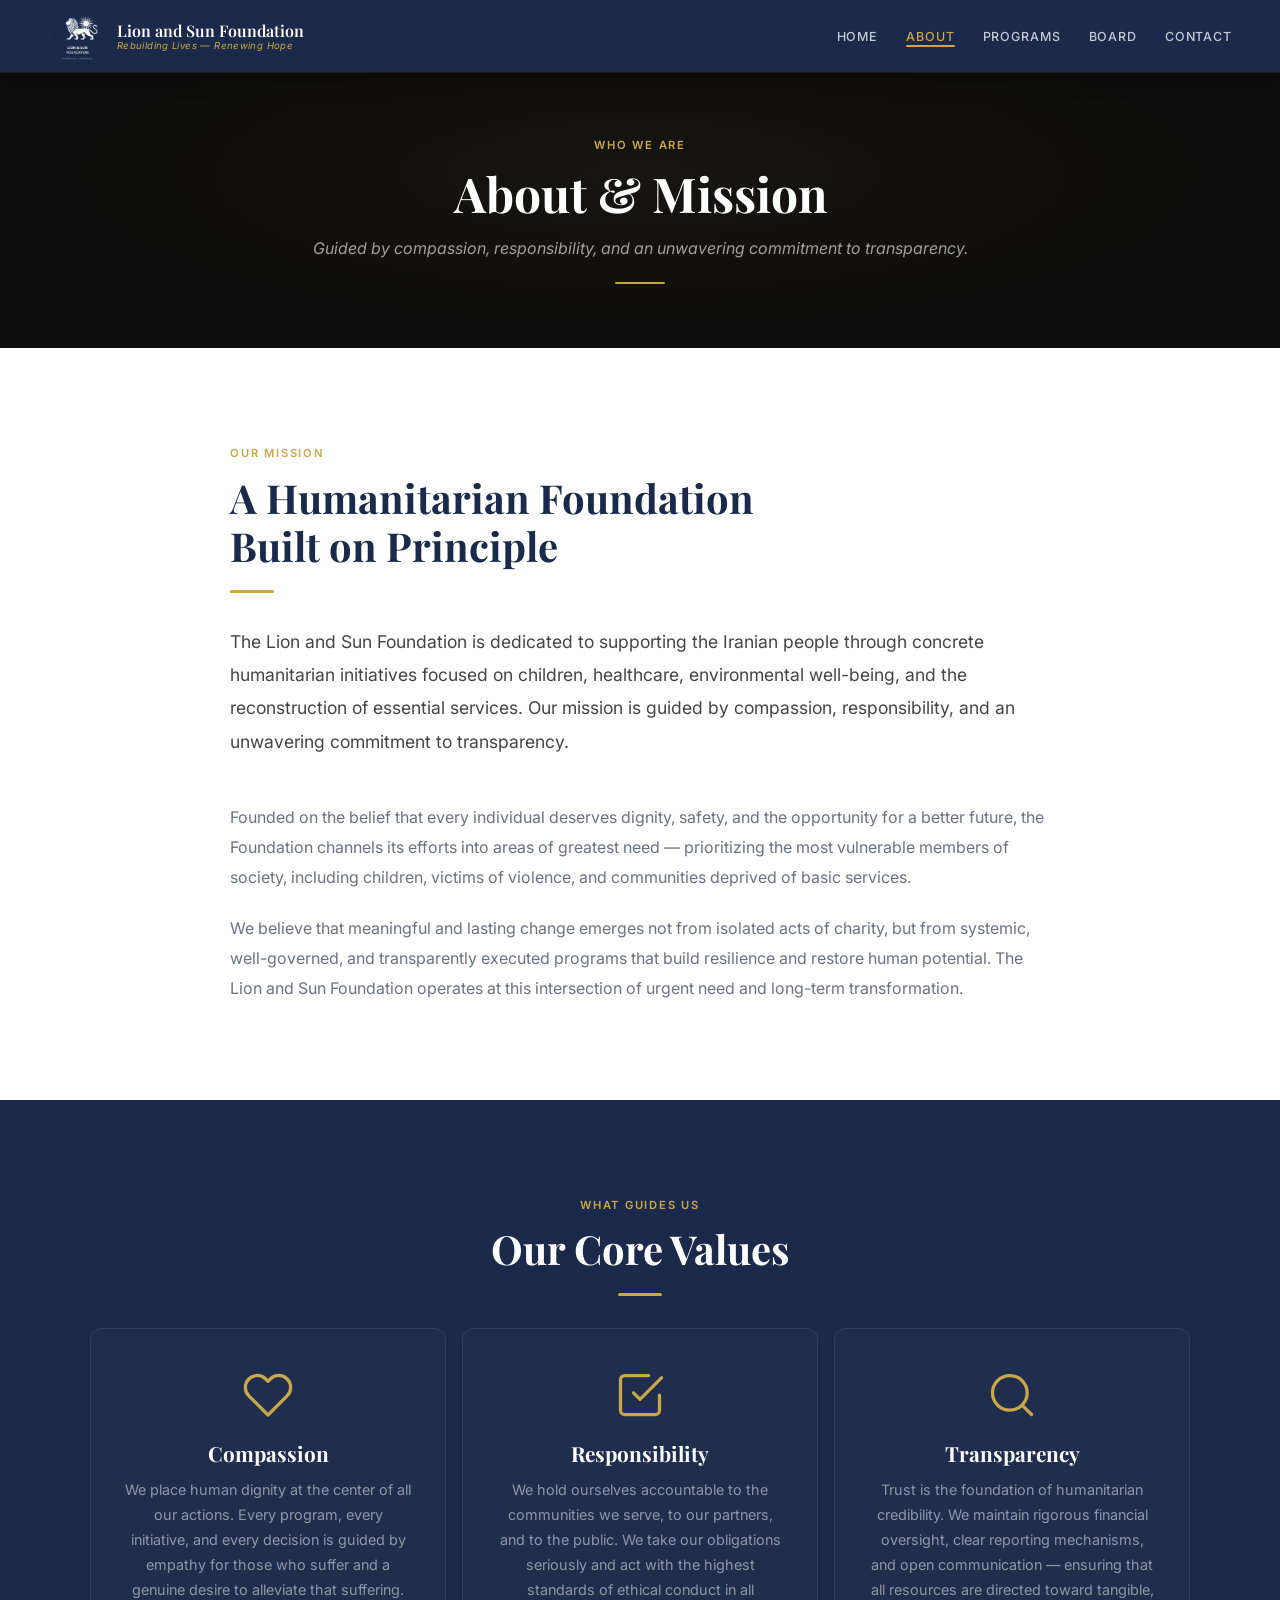
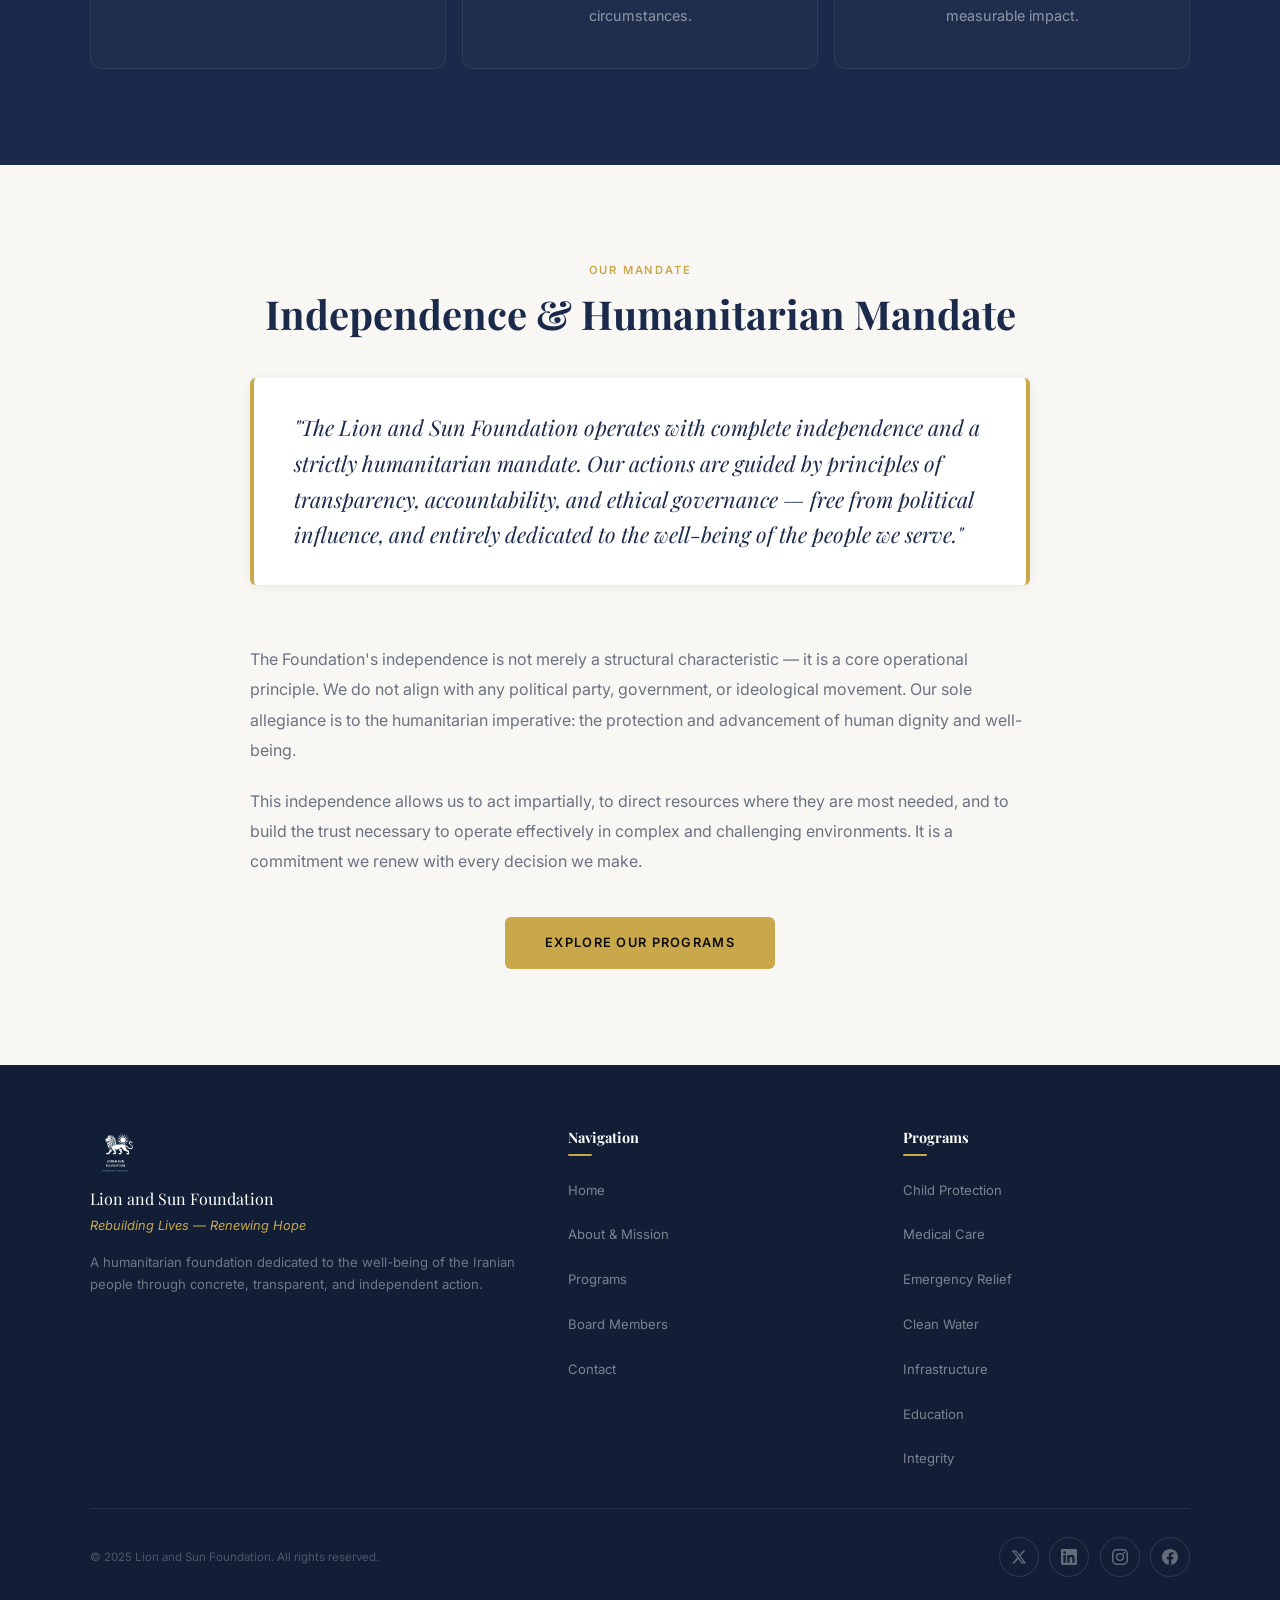
==== commit c50361a9: "Apple-grade mobile & tablet responsive redesign - Mobile-first CSS rewrite with 4 breakpoints (640/7" ====
--- a/about.html
+++ b/about.html
@@ -10,6 +10,20 @@
   <link rel="stylesheet" href="styles.css" />
 </head>
 <body>
+  <!-- ── MOBILE MENU OVERLAY ── -->
+  <div class="mobile-menu-overlay"></div>
+  <div class="mobile-menu">
+    <ul class="mobile-menu-nav">
+      <li><a href="index.html">Home</a></li>
+      <li><a href="about.html">About</a></li>
+      <li><a href="programs.html">Programs</a></li>
+      <li><a href="board.html">Board</a></li>
+      <li><a href="contact.html">Contact</a></li>
+    </ul>
+    <div class="mobile-menu-brand">
+      <p>Rebuilding Lives — Renewing Hope</p>
+    </div>
+  </div>
 
   <!-- ── NAVBAR ── -->
   <nav class="navbar" id="navbar">
--- a/styles.css
+++ b/styles.css
@@ -1,22 +1,41 @@
 /* ============================================
-   LION AND SUN FOUNDATION — Global Styles
+   LION AND SUN FOUNDATION
+   Apple-grade Mobile-First Design System
+   Breakpoints: 390 · 768 · 1024 · 1280
    ============================================ */
 
 @import url('https://fonts.googleapis.com/css2?family=Playfair+Display:ital,wght@0,400;0,600;0,700;1,400;1,600&family=Inter:wght@300;400;500;600&display=swap');
 
+/* ── TOKENS ───────────────────────────────── */
 :root {
-  --navy: #1B2A4A;
-  --gold: #C9A84C;
-  --gold-light: #e0c278;
-  --dark: #0D0D0D;
-  --white: #FFFFFF;
-  --light-bg: #F8F7F4;
-  --text-dark: #1a1a1a;
-  --text-muted: #6b7280;
-  --border: #e5e0d5;
-  --transition: all 0.3s ease;
-}
-
+  --navy:        #1B2A4A;
+  --navy-deep:   #111e36;
+  --gold:        #C9A84C;
+  --gold-light:  #e0c278;
+  --gold-dim:    rgba(201,168,76,0.12);
+  --dark:        #0D0D0D;
+  --white:       #FFFFFF;
+  --light-bg:    #F8F7F4;
+  --text-dark:   #1a1a1a;
+  --text-muted:  #6b7280;
+  --border:      #e5e0d5;
+  --radius-sm:   6px;
+  --radius-md:   12px;
+  --radius-lg:   20px;
+  --shadow-sm:   0 2px 12px rgba(0,0,0,0.06);
+  --shadow-md:   0 8px 32px rgba(27,42,74,0.10);
+  --shadow-lg:   0 20px 60px rgba(27,42,74,0.14);
+  --transition:  all 0.28s cubic-bezier(0.4,0,0.2,1);
+  --nav-h:       64px;
+
+  /* Safe area (iPhone notch / Dynamic Island / home bar) */
+  --safe-top:    env(safe-area-inset-top, 0px);
+  --safe-bottom: env(safe-area-inset-bottom, 0px);
+  --safe-left:   env(safe-area-inset-left, 0px);
+  --safe-right:  env(safe-area-inset-right, 0px);
+}
+
+/* ── RESET ────────────────────────────────── */
 *, *::before, *::after {
   box-sizing: border-box;
   margin: 0;
@@ -25,29 +44,39 @@
 
 html {
   scroll-behavior: smooth;
+  -webkit-text-size-adjust: 100%;
+  text-size-adjust: 100%;
 }
 
 body {
-  font-family: 'Inter', sans-serif;
+  font-family: 'Inter', -apple-system, BlinkMacSystemFont, sans-serif;
   color: var(--text-dark);
   background: var(--white);
   line-height: 1.7;
   overflow-x: hidden;
+  -webkit-font-smoothing: antialiased;
+  -moz-osx-font-smoothing: grayscale;
 }
 
 h1, h2, h3, h4, h5 {
-  font-family: 'Playfair Display', serif;
-  line-height: 1.25;
+  font-family: 'Playfair Display', Georgia, serif;
+  line-height: 1.2;
 }
 
 a {
   text-decoration: none;
   color: inherit;
+  -webkit-tap-highlight-color: transparent;
 }
 
 img {
   max-width: 100%;
   display: block;
+}
+
+button {
+  -webkit-tap-highlight-color: transparent;
+  touch-action: manipulation;
 }
 
 /* ============================================
@@ -59,137 +88,249 @@
   top: 0;
   left: 0;
   right: 0;
-  z-index: 1000;
+  z-index: 900;
   background: var(--navy);
-  padding: 0 2rem;
-  height: 72px;
+  height: var(--nav-h);
   display: flex;
   align-items: center;
   justify-content: space-between;
-  box-shadow: 0 2px 20px rgba(0,0,0,0.4);
-  transition: var(--transition);
+  padding: 0 max(1.25rem, var(--safe-left)) 0 max(1.25rem, var(--safe-right));
+  box-shadow: 0 1px 0 rgba(255,255,255,0.06), 0 4px 24px rgba(0,0,0,0.3);
+  transition: background 0.3s ease, box-shadow 0.3s ease;
 }
 
 .navbar.scrolled {
-  height: 64px;
-  background: rgba(27, 42, 74, 0.97);
-  backdrop-filter: blur(10px);
-}
-
+  background: rgba(17, 30, 54, 0.96);
+  backdrop-filter: blur(20px) saturate(1.8);
+  -webkit-backdrop-filter: blur(20px) saturate(1.8);
+  box-shadow: 0 1px 0 rgba(255,255,255,0.06), 0 8px 32px rgba(0,0,0,0.4);
+}
+
+/* Brand */
 .navbar-brand {
   display: flex;
   align-items: center;
-  gap: 0.75rem;
+  gap: 0.65rem;
+  min-width: 0;
 }
 
 .navbar-brand img {
-  height: 50px;
+  height: 40px;
   width: auto;
+  flex-shrink: 0;
 }
 
 .navbar-brand-text {
   display: flex;
   flex-direction: column;
   line-height: 1.2;
+  min-width: 0;
 }
 
 .navbar-brand-name {
   font-family: 'Playfair Display', serif;
-  font-size: 1rem;
+  font-size: 0.9rem;
   font-weight: 600;
   color: var(--white);
-  letter-spacing: 0.02em;
+  white-space: nowrap;
+  overflow: hidden;
+  text-overflow: ellipsis;
 }
 
 .navbar-brand-tagline {
-  font-size: 0.65rem;
+  font-size: 0.6rem;
   color: var(--gold);
   font-style: italic;
-  letter-spacing: 0.03em;
-}
-
+  letter-spacing: 0.04em;
+  white-space: nowrap;
+}
+
+/* Desktop nav links */
 .navbar-nav {
   display: flex;
   align-items: center;
-  gap: 2rem;
+  gap: 1.75rem;
   list-style: none;
 }
 
 .navbar-nav a {
-  font-size: 0.85rem;
+  font-size: 0.78rem;
   font-weight: 500;
-  color: rgba(255,255,255,0.8);
-  letter-spacing: 0.06em;
+  color: rgba(255,255,255,0.75);
+  letter-spacing: 0.07em;
   text-transform: uppercase;
   position: relative;
-  padding-bottom: 4px;
-  transition: var(--transition);
+  padding-bottom: 3px;
+  transition: color 0.25s ease;
 }
 
 .navbar-nav a::after {
   content: '';
   position: absolute;
-  bottom: 0;
-  left: 0;
-  width: 0;
-  height: 2px;
+  bottom: 0; left: 0;
+  width: 0; height: 2px;
   background: var(--gold);
-  transition: width 0.3s ease;
-}
-
-.navbar-nav a:hover,
-.navbar-nav a.active {
-  color: var(--gold);
-}
-
-.navbar-nav a:hover::after,
-.navbar-nav a.active::after {
-  width: 100%;
-}
-
+  border-radius: 2px;
+  transition: width 0.3s cubic-bezier(0.4,0,0.2,1);
+}
+
+@media (hover: hover) {
+  .navbar-nav a:hover { color: var(--gold); }
+  .navbar-nav a:hover::after { width: 100%; }
+}
+
+.navbar-nav a.active { color: var(--gold); }
+.navbar-nav a.active::after { width: 100%; }
+
+/* Hamburger button */
 .navbar-toggle {
   display: none;
   flex-direction: column;
+  justify-content: center;
   gap: 5px;
   cursor: pointer;
-  padding: 4px;
+  padding: 8px;
+  margin-right: -8px;
   background: none;
   border: none;
+  border-radius: 8px;
+  min-width: 44px;
+  min-height: 44px;
+  align-items: center;
 }
 
 .navbar-toggle span {
   display: block;
-  width: 24px;
-  height: 2px;
+  width: 22px;
+  height: 1.5px;
   background: var(--white);
-  transition: var(--transition);
   border-radius: 2px;
-}
-
-.navbar-toggle.open span:nth-child(1) {
-  transform: translateY(7px) rotate(45deg);
-}
-
-.navbar-toggle.open span:nth-child(2) {
+  transition: transform 0.3s cubic-bezier(0.4,0,0.2,1), opacity 0.2s ease;
+  transform-origin: center;
+}
+
+.navbar-toggle.open span:nth-child(1) { transform: translateY(6.5px) rotate(45deg); }
+.navbar-toggle.open span:nth-child(2) { opacity: 0; transform: scaleX(0); }
+.navbar-toggle.open span:nth-child(3) { transform: translateY(-6.5px) rotate(-45deg); }
+
+/* ── MOBILE MENU OVERLAY ────────────────── */
+.mobile-menu-overlay {
+  display: none;
+  position: fixed;
+  inset: 0;
+  z-index: 800;
+  background: rgba(0,0,0,0.5);
+  backdrop-filter: blur(4px);
+  -webkit-backdrop-filter: blur(4px);
   opacity: 0;
-}
-
-.navbar-toggle.open span:nth-child(3) {
-  transform: translateY(-7px) rotate(-45deg);
-}
-
-/* ============================================
-   HERO — HOME
+  transition: opacity 0.3s ease;
+}
+
+.mobile-menu {
+  display: none;
+  position: fixed;
+  top: 0; right: 0;
+  width: min(320px, 85vw);
+  height: 100%;
+  height: 100dvh;
+  background: var(--navy-deep);
+  z-index: 850;
+  transform: translateX(100%);
+  transition: transform 0.38s cubic-bezier(0.4,0,0.2,1);
+  overflow-y: auto;
+  overscroll-behavior: contain;
+  padding-top: calc(var(--nav-h) + var(--safe-top));
+  padding-bottom: calc(2rem + var(--safe-bottom));
+  padding-left: 2rem;
+  padding-right: 2rem;
+  box-shadow: -20px 0 60px rgba(0,0,0,0.5);
+}
+
+.mobile-menu.open {
+  transform: translateX(0);
+}
+
+.mobile-menu-overlay.open {
+  opacity: 1;
+}
+
+.mobile-menu-nav {
+  list-style: none;
+  padding-top: 1.5rem;
+  display: flex;
+  flex-direction: column;
+}
+
+.mobile-menu-nav li {
+  opacity: 0;
+  transform: translateX(20px);
+  transition: opacity 0.3s ease, transform 0.3s ease;
+}
+
+.mobile-menu.open .mobile-menu-nav li {
+  opacity: 1;
+  transform: translateX(0);
+}
+
+.mobile-menu.open .mobile-menu-nav li:nth-child(1) { transition-delay: 0.08s; }
+.mobile-menu.open .mobile-menu-nav li:nth-child(2) { transition-delay: 0.13s; }
+.mobile-menu.open .mobile-menu-nav li:nth-child(3) { transition-delay: 0.18s; }
+.mobile-menu.open .mobile-menu-nav li:nth-child(4) { transition-delay: 0.23s; }
+.mobile-menu.open .mobile-menu-nav li:nth-child(5) { transition-delay: 0.28s; }
+
+.mobile-menu-nav a {
+  display: flex;
+  align-items: center;
+  justify-content: space-between;
+  padding: 1rem 0;
+  border-bottom: 1px solid rgba(255,255,255,0.07);
+  font-size: 1rem;
+  font-weight: 500;
+  color: rgba(255,255,255,0.85);
+  letter-spacing: 0.04em;
+  min-height: 56px;
+  transition: color 0.2s ease;
+}
+
+.mobile-menu-nav a::after {
+  content: '→';
+  font-size: 0.85rem;
+  color: var(--gold);
+  opacity: 0.6;
+}
+
+.mobile-menu-nav a.active,
+.mobile-menu-nav a:active {
+  color: var(--gold);
+}
+
+.mobile-menu-brand {
+  padding: 1.5rem 0 0;
+  border-top: 1px solid rgba(255,255,255,0.07);
+  margin-top: 1rem;
+}
+
+.mobile-menu-brand p {
+  font-family: 'Playfair Display', serif;
+  font-style: italic;
+  font-size: 0.8rem;
+  color: var(--gold);
+  opacity: 0.7;
+}
+
+/* ============================================
+   HERO
    ============================================ */
 
 .hero {
   min-height: 100vh;
+  min-height: 100dvh;
   background: var(--dark);
   display: flex;
   align-items: center;
   justify-content: center;
   text-align: center;
-  padding: 6rem 2rem 4rem;
+  padding: calc(var(--nav-h) + var(--safe-top) + 2rem) max(1.5rem, var(--safe-right)) calc(3rem + var(--safe-bottom)) max(1.5rem, var(--safe-left));
   position: relative;
   overflow: hidden;
 }
@@ -198,7 +339,7 @@
   content: '';
   position: absolute;
   inset: 0;
-  background: radial-gradient(ellipse at center, rgba(201,168,76,0.06) 0%, transparent 70%);
+  background: radial-gradient(ellipse at 50% 40%, rgba(201,168,76,0.07) 0%, transparent 65%);
   pointer-events: none;
 }
 
@@ -206,46 +347,51 @@
   display: flex;
   flex-direction: column;
   align-items: center;
-  gap: 1.5rem;
-  max-width: 700px;
+  gap: clamp(1rem, 3vw, 1.75rem);
+  max-width: 680px;
+  width: 100%;
   position: relative;
   z-index: 1;
 }
 
 .hero-logo {
-  width: 340px;
-  max-width: 90vw;
-  animation: fadeInDown 1s ease forwards;
-  filter: drop-shadow(0 0 40px rgba(201,168,76,0.15));
+  width: clamp(200px, 55vw, 340px);
+  max-width: 90%;
+  animation: fadeInDown 0.9s cubic-bezier(0.4,0,0.2,1) forwards;
+  filter: drop-shadow(0 0 40px rgba(201,168,76,0.18));
 }
 
 .hero-tagline {
   font-family: 'Playfair Display', serif;
   font-style: italic;
-  font-size: 1.35rem;
+  font-size: clamp(1rem, 3.5vw, 1.35rem);
   color: var(--gold);
-  letter-spacing: 0.04em;
-  animation: fadeInUp 1s ease 0.3s both;
+  letter-spacing: 0.03em;
+  animation: fadeInUp 0.9s ease 0.3s both;
+  padding: 0 1rem;
 }
 
 .hero-divider {
-  width: 60px;
+  width: 50px;
   height: 1px;
   background: linear-gradient(90deg, transparent, var(--gold), transparent);
-  animation: fadeIn 1s ease 0.5s both;
+  animation: fadeIn 0.9s ease 0.5s both;
 }
 
 .hero-cta {
-  animation: fadeInUp 1s ease 0.6s both;
-}
-
-/* ============================================
-   PAGE HERO (non-home pages)
+  animation: fadeInUp 0.9s ease 0.6s both;
+  width: 100%;
+  display: flex;
+  justify-content: center;
+}
+
+/* ============================================
+   PAGE HERO
    ============================================ */
 
 .page-hero {
   background: var(--dark);
-  padding: 8rem 2rem 4rem;
+  padding: calc(var(--nav-h) + var(--safe-top) + clamp(2rem, 5vw, 4rem)) max(1.5rem, var(--safe-right)) clamp(2.5rem, 5vw, 4rem) max(1.5rem, var(--safe-left));
   text-align: center;
   position: relative;
   overflow: hidden;
@@ -255,7 +401,7 @@
   content: '';
   position: absolute;
   inset: 0;
-  background: radial-gradient(ellipse at center, rgba(201,168,76,0.05) 0%, transparent 70%);
+  background: radial-gradient(ellipse at center, rgba(201,168,76,0.05) 0%, transparent 65%);
 }
 
 .page-hero-inner {
@@ -266,22 +412,24 @@
 }
 
 .page-hero h1 {
-  font-size: clamp(2rem, 4vw, 3rem);
+  font-size: clamp(1.75rem, 5vw, 3rem);
   color: var(--white);
-  margin-bottom: 1rem;
+  margin-bottom: 0.75rem;
 }
 
 .page-hero-subtitle {
-  font-size: 1rem;
+  font-size: clamp(0.9rem, 2vw, 1rem);
   color: rgba(255,255,255,0.6);
   font-style: italic;
+  padding: 0 1rem;
 }
 
 .page-hero-line {
-  width: 60px;
+  width: 50px;
   height: 2px;
   background: var(--gold);
-  margin: 1.5rem auto 0;
+  margin: 1.25rem auto 0;
+  border-radius: 2px;
 }
 
 /* ============================================
@@ -289,17 +437,22 @@
    ============================================ */
 
 .btn {
-  display: inline-block;
-  padding: 0.9rem 2.5rem;
-  font-size: 0.85rem;
-  font-weight: 500;
+  display: inline-flex;
+  align-items: center;
+  justify-content: center;
+  padding: clamp(0.8rem, 2vw, 0.95rem) clamp(1.5rem, 4vw, 2.5rem);
+  font-size: 0.8rem;
+  font-weight: 600;
   letter-spacing: 0.1em;
   text-transform: uppercase;
-  border-radius: 2px;
+  border-radius: var(--radius-sm);
   transition: var(--transition);
   cursor: pointer;
   font-family: 'Inter', sans-serif;
   border: none;
+  min-height: 48px;
+  touch-action: manipulation;
+  white-space: nowrap;
 }
 
 .btn-gold {
@@ -307,72 +460,86 @@
   color: var(--dark);
 }
 
-.btn-gold:hover {
-  background: var(--gold-light);
-  transform: translateY(-2px);
-  box-shadow: 0 8px 24px rgba(201,168,76,0.3);
-}
+@media (hover: hover) {
+  .btn-gold:hover {
+    background: var(--gold-light);
+    transform: translateY(-2px);
+    box-shadow: 0 8px 24px rgba(201,168,76,0.32);
+  }
+}
+
+.btn-gold:active { transform: scale(0.97); }
 
 .btn-outline-gold {
   background: transparent;
   color: var(--gold);
-  border: 1px solid var(--gold);
-}
-
-.btn-outline-gold:hover {
-  background: var(--gold);
-  color: var(--dark);
-  transform: translateY(-2px);
-}
+  border: 1.5px solid var(--gold);
+}
+
+@media (hover: hover) {
+  .btn-outline-gold:hover {
+    background: var(--gold);
+    color: var(--dark);
+    transform: translateY(-2px);
+  }
+}
+
+.btn-outline-gold:active { transform: scale(0.97); }
 
 .btn-navy {
   background: var(--navy);
   color: var(--white);
 }
 
-.btn-navy:hover {
-  background: #243860;
-  transform: translateY(-2px);
-  box-shadow: 0 8px 24px rgba(27,42,74,0.3);
-}
-
-/* ============================================
-   SECTIONS
+@media (hover: hover) {
+  .btn-navy:hover {
+    background: var(--navy-deep);
+    transform: translateY(-2px);
+    box-shadow: 0 8px 24px rgba(27,42,74,0.3);
+  }
+}
+
+.btn-navy:active { transform: scale(0.97); }
+
+/* ============================================
+   LAYOUT & SECTIONS
    ============================================ */
 
 section {
-  padding: 6rem 2rem;
+  padding: clamp(3.5rem, 8vw, 6rem) max(1.25rem, var(--safe-left));
 }
 
 .container {
   max-width: 1100px;
   margin: 0 auto;
+  width: 100%;
 }
 
 .section-label {
-  font-size: 0.75rem;
-  font-weight: 500;
-  letter-spacing: 0.15em;
+  font-size: 0.7rem;
+  font-weight: 600;
+  letter-spacing: 0.16em;
   text-transform: uppercase;
   color: var(--gold);
-  margin-bottom: 0.75rem;
+  margin-bottom: 0.65rem;
+  display: block;
 }
 
 .section-title {
-  font-size: clamp(1.75rem, 3.5vw, 2.5rem);
+  font-size: clamp(1.6rem, 4vw, 2.5rem);
   color: var(--navy);
-  margin-bottom: 1.5rem;
-}
-
-.section-title.light {
-  color: var(--white);
-}
+  margin-bottom: 1.25rem;
+  line-height: 1.2;
+}
+
+.section-title.light { color: var(--white); }
 
 .section-divider {
-  width: 50px;
+  width: 44px;
   height: 3px;
   background: var(--gold);
-  margin-bottom: 2.5rem;
+  border-radius: 2px;
+  margin-bottom: 2rem;
 }
 
 .section-divider.center {
@@ -381,86 +548,84 @@
 }
 
 .section-intro {
-  font-size: 1.05rem;
+  font-size: clamp(0.95rem, 2vw, 1.05rem);
   color: var(--text-muted);
   max-width: 680px;
   line-height: 1.8;
 }
 
-.section-intro.light {
-  color: rgba(255,255,255,0.7);
-}
-
-.text-center {
-  text-align: center;
-}
-
-/* ============================================
-   MISSION SECTION — HOME
-   ============================================ */
-
-.mission-section {
-  background: var(--light-bg);
-}
+.section-intro.light { color: rgba(255,255,255,0.7); }
+
+.text-center { text-align: center; }
+
+/* ============================================
+   MISSION — HOME
+   ============================================ */
+
+.mission-section { background: var(--light-bg); }
 
 .mission-grid {
   display: grid;
-  grid-template-columns: 1fr 1fr;
-  gap: 5rem;
-  align-items: center;
+  grid-template-columns: 1fr;
+  gap: 2.5rem;
 }
 
 .mission-text {
-  font-size: 1.05rem;
+  font-size: clamp(0.95rem, 2vw, 1.05rem);
   color: var(--text-muted);
   line-height: 1.9;
 }
 
 .mission-accent {
-  display: flex;
-  flex-direction: column;
-  gap: 1.5rem;
+  display: grid;
+  grid-template-columns: 1fr 1fr;
+  gap: 1.25rem;
 }
 
 .mission-stat {
   border-left: 3px solid var(--gold);
-  padding-left: 1.25rem;
+  padding-left: 1rem;
+  background: var(--white);
+  padding: 1rem 1rem 1rem 1.1rem;
+  border-radius: 0 var(--radius-sm) var(--radius-sm) 0;
+  box-shadow: var(--shadow-sm);
 }
 
 .mission-stat-number {
   font-family: 'Playfair Display', serif;
-  font-size: 2rem;
+  font-size: clamp(1.5rem, 4vw, 2rem);
   color: var(--navy);
   font-weight: 600;
+  line-height: 1;
+  margin-bottom: 0.3rem;
 }
 
 .mission-stat-label {
-  font-size: 0.85rem;
+  font-size: 0.72rem;
   color: var(--text-muted);
   text-transform: uppercase;
-  letter-spacing: 0.08em;
+  letter-spacing: 0.07em;
+  line-height: 1.4;
 }
 
 /* ============================================
    PILLARS PREVIEW — HOME
    ============================================ */
 
-.pillars-section {
-  background: var(--white);
-}
+.pillars-section { background: var(--white); }
 
 .pillars-grid {
   display: grid;
-  grid-template-columns: repeat(3, 1fr);
-  gap: 1.5rem;
-  margin-top: 3rem;
+  grid-template-columns: 1fr;
+  gap: 0.85rem;
+  margin-top: 2rem;
 }
 
 .pillar-card {
   background: var(--white);
   border: 1px solid var(--border);
   border-left: 4px solid var(--gold);
-  padding: 1.75rem 1.5rem;
+  padding: 1.1rem 1.25rem;
   display: flex;
   align-items: center;
   gap: 1rem;
@@ -468,35 +633,46 @@
   cursor: pointer;
   text-decoration: none;
   color: inherit;
-  border-radius: 0 4px 4px 0;
-}
-
-.pillar-card:hover {
-  transform: translateX(4px);
-  box-shadow: 4px 4px 20px rgba(27,42,74,0.08);
-  border-left-color: var(--navy);
+  border-radius: 0 var(--radius-sm) var(--radius-sm) 0;
+  min-height: 56px;
+}
+
+@media (hover: hover) {
+  .pillar-card:hover {
+    transform: translateX(4px);
+    box-shadow: 4px 4px 20px rgba(27,42,74,0.08);
+    border-left-color: var(--navy);
+  }
+}
+
+.pillar-card:active {
+  background: var(--light-bg);
+  transform: scale(0.99);
 }
 
 .pillar-card-icon {
-  width: 44px;
-  height: 44px;
+  width: 40px;
+  height: 40px;
   flex-shrink: 0;
   color: var(--gold);
 }
 
-.pillar-card-title {
-  font-family: 'Playfair Display', serif;
-  font-size: 0.95rem;
-  font-weight: 600;
-  color: var(--navy);
-}
+.pillar-card-content { min-width: 0; }
 
 .pillar-card-number {
-  font-size: 0.7rem;
+  font-size: 0.62rem;
   color: var(--text-muted);
   text-transform: uppercase;
   letter-spacing: 0.1em;
-  margin-bottom: 0.25rem;
+  margin-bottom: 0.2rem;
+}
+
+.pillar-card-title {
+  font-family: 'Playfair Display', serif;
+  font-size: 0.9rem;
+  font-weight: 600;
+  color: var(--navy);
+  line-height: 1.3;
 }
 
 /* ============================================
@@ -504,25 +680,22 @@
    ============================================ */
 
 .pillar-full {
-  padding: 3rem 0;
+  padding: clamp(1.75rem, 4vw, 3rem) 0;
   border-bottom: 1px solid var(--border);
 }
 
-.pillar-full:last-child {
-  border-bottom: none;
-}
+.pillar-full:last-child { border-bottom: none; }
 
 .pillar-full-inner {
   display: grid;
-  grid-template-columns: 80px 1fr;
-  gap: 2rem;
-  align-items: start;
+  grid-template-columns: 1fr;
+  gap: 1.25rem;
 }
 
 .pillar-icon-wrap {
-  width: 80px;
-  height: 80px;
-  background: rgba(201,168,76,0.08);
+  width: 60px;
+  height: 60px;
+  background: var(--gold-dim);
   border: 1px solid rgba(201,168,76,0.2);
   border-radius: 50%;
   display: flex;
@@ -532,298 +705,294 @@
   color: var(--gold);
 }
 
-.pillar-icon-wrap svg {
-  width: 36px;
-  height: 36px;
-}
+.pillar-icon-wrap svg { width: 28px; height: 28px; }
 
 .pillar-full-label {
-  font-size: 0.7rem;
-  font-weight: 500;
-  letter-spacing: 0.15em;
+  font-size: 0.65rem;
+  font-weight: 600;
+  letter-spacing: 0.16em;
   text-transform: uppercase;
   color: var(--gold);
-  margin-bottom: 0.5rem;
+  margin-bottom: 0.4rem;
+  display: block;
 }
 
 .pillar-full-title {
-  font-size: 1.5rem;
+  font-size: clamp(1.2rem, 3vw, 1.5rem);
   color: var(--navy);
-  margin-bottom: 1rem;
+  margin-bottom: 0.85rem;
+  line-height: 1.25;
 }
 
 .pillar-full-text {
-  font-size: 1rem;
+  font-size: clamp(0.9rem, 2vw, 1rem);
   color: var(--text-muted);
   line-height: 1.85;
-  max-width: 760px;
 }
 
 /* ============================================
    VALUES — ABOUT
    ============================================ */
 
-.values-section {
-  background: var(--navy);
-}
+.values-section { background: var(--navy); }
 
 .values-grid {
   display: grid;
-  grid-template-columns: repeat(3, 1fr);
-  gap: 2rem;
-  margin-top: 3rem;
+  grid-template-columns: 1fr;
+  gap: 1rem;
+  margin-top: 2rem;
 }
 
 .value-card {
   text-align: center;
-  padding: 2.5rem 2rem;
-  border: 1px solid rgba(255,255,255,0.1);
-  border-radius: 4px;
+  padding: clamp(1.75rem, 4vw, 2.5rem) clamp(1.25rem, 3vw, 2rem);
+  border: 1px solid rgba(255,255,255,0.08);
+  border-radius: var(--radius-md);
   transition: var(--transition);
-}
-
-.value-card:hover {
-  background: rgba(255,255,255,0.04);
-  border-color: rgba(201,168,76,0.4);
-  transform: translateY(-4px);
+  background: rgba(255,255,255,0.02);
+}
+
+@media (hover: hover) {
+  .value-card:hover {
+    background: rgba(255,255,255,0.05);
+    border-color: rgba(201,168,76,0.35);
+    transform: translateY(-4px);
+  }
 }
 
 .value-icon {
-  width: 56px;
-  height: 56px;
-  margin: 0 auto 1.5rem;
+  width: 52px;
+  height: 52px;
+  margin: 0 auto 1.25rem;
   color: var(--gold);
 }
 
 .value-title {
   font-family: 'Playfair Display', serif;
-  font-size: 1.3rem;
+  font-size: clamp(1.1rem, 2.5vw, 1.3rem);
   color: var(--white);
-  margin-bottom: 0.75rem;
+  margin-bottom: 0.65rem;
 }
 
 .value-text {
-  font-size: 0.9rem;
-  color: rgba(255,255,255,0.55);
-  line-height: 1.7;
+  font-size: clamp(0.85rem, 2vw, 0.9rem);
+  color: rgba(255,255,255,0.5);
+  line-height: 1.75;
 }
 
 /* ============================================
    MANDATE — ABOUT
    ============================================ */
 
-.mandate-section {
-  background: var(--light-bg);
-}
+.mandate-section { background: var(--light-bg); }
 
 .mandate-block {
   max-width: 780px;
   margin: 0 auto;
-  text-align: center;
 }
 
 .mandate-quote {
   font-family: 'Playfair Display', serif;
   font-style: italic;
-  font-size: 1.4rem;
+  font-size: clamp(1rem, 3vw, 1.35rem);
   color: var(--navy);
-  line-height: 1.6;
-  position: relative;
-  padding: 2rem 3rem;
+  line-height: 1.65;
+  padding: clamp(1.25rem, 4vw, 2rem) clamp(1.25rem, 4vw, 2.5rem);
   border-left: 4px solid var(--gold);
   border-right: 4px solid var(--gold);
-  text-align: left;
+  border-radius: var(--radius-sm);
+  background: var(--white);
+  box-shadow: var(--shadow-sm);
 }
 
 /* ============================================
    BOARD MEMBERS
    ============================================ */
 
-.board-section {
-  background: var(--white);
-}
+.board-section { background: var(--white); }
 
 .board-grid {
   display: grid;
-  grid-template-columns: repeat(3, 1fr);
-  gap: 2rem;
-  margin-top: 3rem;
+  grid-template-columns: 1fr;
+  gap: 1rem;
+  margin-top: 2rem;
 }
 
 .board-card {
-  text-align: center;
-  padding: 2.5rem 1.5rem;
+  display: flex;
+  align-items: center;
+  gap: 1.25rem;
+  padding: 1.25rem;
   border: 1px solid var(--border);
-  border-radius: 4px;
+  border-radius: var(--radius-md);
   transition: var(--transition);
   background: var(--white);
-}
-
-.board-card:hover {
-  transform: translateY(-6px);
-  box-shadow: 0 12px 40px rgba(27,42,74,0.1);
-  border-color: var(--gold);
+  text-align: left;
+}
+
+@media (hover: hover) {
+  .board-card:hover {
+    transform: translateY(-4px);
+    box-shadow: var(--shadow-md);
+    border-color: var(--gold);
+  }
 }
 
 .board-photo {
-  width: 110px;
-  height: 110px;
+  width: 72px;
+  height: 72px;
   border-radius: 50%;
   background: linear-gradient(135deg, #dce3f0, #b8c5db);
-  margin: 0 auto 1.25rem;
+  flex-shrink: 0;
   display: flex;
   align-items: center;
   justify-content: center;
-  border: 3px solid var(--border);
+  border: 2px solid var(--border);
   overflow: hidden;
 }
 
 .board-photo svg {
-  width: 54px;
-  height: 54px;
+  width: 36px;
+  height: 36px;
   color: #8a9cc0;
 }
+
+.board-info { min-width: 0; }
 
 .board-name {
   font-family: 'Playfair Display', serif;
-  font-size: 1.1rem;
+  font-size: 1rem;
   color: var(--navy);
-  margin-bottom: 0.4rem;
+  margin-bottom: 0.2rem;
 }
 
 .board-title {
-  font-size: 0.8rem;
+  font-size: 0.72rem;
   color: var(--gold);
   text-transform: uppercase;
   letter-spacing: 0.08em;
-  font-weight: 500;
+  font-weight: 600;
+  margin-bottom: 0.5rem;
 }
 
 .board-divider {
-  width: 30px;
-  height: 2px;
+  width: 24px;
+  height: 1.5px;
   background: var(--gold);
-  margin: 0.75rem auto;
+  margin-bottom: 0.5rem;
+  border-radius: 2px;
 }
 
 .board-bio {
-  font-size: 0.85rem;
+  font-size: 0.8rem;
   color: var(--text-muted);
-  line-height: 1.6;
+  line-height: 1.55;
+  display: -webkit-box;
+  -webkit-line-clamp: 3;
+  -webkit-box-orient: vertical;
+  overflow: hidden;
 }
 
 /* ============================================
    CONTACT
    ============================================ */
 
-.contact-section {
-  background: var(--white);
-}
+.contact-section { background: var(--white); }
 
 .contact-grid {
   display: grid;
-  grid-template-columns: 1fr 1.6fr;
-  gap: 5rem;
-  align-items: start;
-}
-
-.contact-info h3 {
-  font-size: 1.6rem;
-  color: var(--navy);
-  margin-bottom: 1rem;
-}
-
-.contact-info p {
-  font-size: 1rem;
-  color: var(--text-muted);
-  line-height: 1.8;
-  margin-bottom: 2rem;
+  grid-template-columns: 1fr;
+  gap: 2.5rem;
 }
 
 .contact-social {
   display: flex;
-  gap: 1rem;
+  gap: 0.85rem;
   flex-wrap: wrap;
 }
 
 .social-link {
-  width: 44px;
-  height: 44px;
-  border: 1px solid var(--border);
+  width: 48px;
+  height: 48px;
+  border: 1.5px solid var(--border);
   display: flex;
   align-items: center;
   justify-content: center;
   border-radius: 50%;
   color: var(--navy);
   transition: var(--transition);
-}
-
-.social-link:hover {
-  background: var(--navy);
-  color: var(--white);
-  border-color: var(--navy);
-  transform: translateY(-3px);
-}
+  touch-action: manipulation;
+}
+
+@media (hover: hover) {
+  .social-link:hover {
+    background: var(--navy);
+    color: var(--white);
+    border-color: var(--navy);
+    transform: translateY(-3px);
+  }
+}
+
+.social-link:active { transform: scale(0.93); }
 
 .contact-form {
   background: var(--light-bg);
-  padding: 2.5rem;
-  border-radius: 4px;
+  padding: clamp(1.5rem, 4vw, 2.5rem);
+  border-radius: var(--radius-md);
   border: 1px solid var(--border);
 }
 
-.form-group {
-  margin-bottom: 1.25rem;
-}
+.form-group { margin-bottom: 1rem; }
 
 .form-label {
   display: block;
-  font-size: 0.78rem;
-  font-weight: 500;
-  letter-spacing: 0.08em;
+  font-size: 0.72rem;
+  font-weight: 600;
+  letter-spacing: 0.09em;
   text-transform: uppercase;
   color: var(--navy);
-  margin-bottom: 0.5rem;
+  margin-bottom: 0.45rem;
 }
 
 .form-control {
   width: 100%;
-  padding: 0.85rem 1rem;
+  padding: 0.9rem 1rem;
   font-family: 'Inter', sans-serif;
-  font-size: 0.95rem;
+  font-size: 16px; /* Prevents iOS auto-zoom */
   color: var(--text-dark);
   background: var(--white);
-  border: 1px solid var(--border);
-  border-radius: 2px;
+  border: 1.5px solid var(--border);
+  border-radius: var(--radius-sm);
   outline: none;
-  transition: var(--transition);
+  transition: border-color 0.2s ease, box-shadow 0.2s ease;
   resize: vertical;
+  -webkit-appearance: none;
+  appearance: none;
 }
 
 .form-control:focus {
   border-color: var(--gold);
-  box-shadow: 0 0 0 3px rgba(201,168,76,0.1);
-}
-
-.form-control::placeholder {
-  color: #b0b0b0;
-}
+  box-shadow: 0 0 0 3px rgba(201,168,76,0.12);
+}
+
+.form-control::placeholder { color: #b8b8b8; }
 
 textarea.form-control {
-  min-height: 130px;
+  min-height: 120px;
+  line-height: 1.6;
 }
 
 .form-row {
   display: grid;
-  grid-template-columns: 1fr 1fr;
+  grid-template-columns: 1fr;
   gap: 1rem;
 }
 
 .form-submit {
   margin-top: 0.5rem;
   width: 100%;
-  padding: 1rem;
-  font-size: 0.85rem;
+  min-height: 52px;
+  font-size: 0.82rem;
 }
 
 /* ============================================
@@ -831,132 +1000,167 @@
    ============================================ */
 
 .footer {
-  background: var(--navy);
-  padding: 4rem 2rem 2rem;
-}
-
-.footer-inner {
-  max-width: 1100px;
-  margin: 0 auto;
-}
+  background: var(--navy-deep);
+  padding: clamp(3rem, 6vw, 4rem) max(1.25rem, var(--safe-left)) calc(clamp(1.5rem, 4vw, 2rem) + var(--safe-bottom)) max(1.25rem, var(--safe-right));
+}
+
+.footer-inner { max-width: 1100px; margin: 0 auto; }
 
 .footer-top {
   display: grid;
-  grid-template-columns: 1.5fr 1fr 1fr;
-  gap: 3rem;
-  padding-bottom: 3rem;
-  border-bottom: 1px solid rgba(255,255,255,0.1);
+  grid-template-columns: 1fr;
+  gap: 2rem;
+  padding-bottom: 2rem;
+  border-bottom: 1px solid rgba(255,255,255,0.08);
 }
 
 .footer-brand img {
-  height: 50px;
-  margin-bottom: 1rem;
+  height: 44px;
+  margin-bottom: 0.75rem;
 }
 
 .footer-brand-name {
   font-family: 'Playfair Display', serif;
-  font-size: 1.1rem;
+  font-size: 1rem;
   color: var(--white);
-  margin-bottom: 0.25rem;
+  margin-bottom: 0.2rem;
 }
 
 .footer-tagline {
   font-style: italic;
   color: var(--gold);
-  font-size: 0.85rem;
-  margin-bottom: 1rem;
+  font-size: 0.8rem;
+  margin-bottom: 0.85rem;
 }
 
 .footer-desc {
-  font-size: 0.85rem;
-  color: rgba(255,255,255,0.45);
+  font-size: 0.82rem;
+  color: rgba(255,255,255,0.4);
   line-height: 1.7;
+}
+
+.footer-cols-row {
+  display: grid;
+  grid-template-columns: 1fr 1fr;
+  gap: 1.5rem;
 }
 
 .footer-col h4 {
   font-family: 'Playfair Display', serif;
-  font-size: 0.95rem;
+  font-size: 0.9rem;
   color: var(--white);
-  margin-bottom: 1.25rem;
+  margin-bottom: 1rem;
+  padding-bottom: 0.6rem;
   position: relative;
-  padding-bottom: 0.75rem;
 }
 
 .footer-col h4::after {
   content: '';
   position: absolute;
-  bottom: 0;
-  left: 0;
-  width: 28px;
-  height: 2px;
+  bottom: 0; left: 0;
+  width: 24px; height: 2px;
   background: var(--gold);
+  border-radius: 2px;
 }
 
 .footer-col ul {
   list-style: none;
   display: flex;
   flex-direction: column;
-  gap: 0.6rem;
+  gap: 0.55rem;
 }
 
 .footer-col ul a {
-  font-size: 0.85rem;
-  color: rgba(255,255,255,0.5);
-  transition: var(--transition);
-}
-
-.footer-col ul a:hover {
-  color: var(--gold);
-  padding-left: 4px;
+  font-size: 0.82rem;
+  color: rgba(255,255,255,0.45);
+  transition: color 0.2s ease, padding-left 0.2s ease;
+  min-height: 36px;
+  display: flex;
+  align-items: center;
+}
+
+@media (hover: hover) {
+  .footer-col ul a:hover {
+    color: var(--gold);
+    padding-left: 4px;
+  }
 }
 
 .footer-bottom {
   display: flex;
-  align-items: center;
-  justify-content: space-between;
-  padding-top: 2rem;
+  flex-direction: column;
+  align-items: flex-start;
+  gap: 1rem;
+  padding-top: 1.75rem;
+}
+
+.footer-copy {
+  font-size: 0.72rem;
+  color: rgba(255,255,255,0.25);
+}
+
+.footer-social {
+  display: flex;
+  gap: 0.65rem;
   flex-wrap: wrap;
-  gap: 1rem;
-}
-
-.footer-copy {
-  font-size: 0.78rem;
-  color: rgba(255,255,255,0.3);
-}
-
-.footer-social {
-  display: flex;
-  gap: 0.75rem;
 }
 
 .footer-social a {
-  width: 36px;
-  height: 36px;
-  border: 1px solid rgba(255,255,255,0.15);
+  width: 40px;
+  height: 40px;
+  border: 1px solid rgba(255,255,255,0.12);
   display: flex;
   align-items: center;
   justify-content: center;
   border-radius: 50%;
-  color: rgba(255,255,255,0.4);
+  color: rgba(255,255,255,0.35);
   transition: var(--transition);
-}
-
-.footer-social a:hover {
-  color: var(--gold);
-  border-color: var(--gold);
-}
+  touch-action: manipulation;
+}
+
+@media (hover: hover) {
+  .footer-social a:hover {
+    color: var(--gold);
+    border-color: var(--gold);
+  }
+}
+
+.footer-social a:active { transform: scale(0.9); }
+
+/* ============================================
+   TOAST
+   ============================================ */
+
+.toast {
+  position: fixed;
+  bottom: calc(1.5rem + var(--safe-bottom));
+  left: max(1rem, var(--safe-left));
+  right: max(1rem, var(--safe-right));
+  background: var(--navy);
+  color: var(--white);
+  padding: 1rem 1.25rem;
+  border-left: 4px solid var(--gold);
+  border-radius: var(--radius-sm);
+  font-size: 0.88rem;
+  box-shadow: 0 8px 40px rgba(0,0,0,0.35);
+  z-index: 9999;
+  transform: translateY(120px);
+  transition: transform 0.4s cubic-bezier(0.4,0,0.2,1);
+}
+
+.toast.show { transform: translateY(0); }
 
 /* ============================================
    ANIMATIONS
    ============================================ */
 
 @keyframes fadeInDown {
-  from { opacity: 0; transform: translateY(-30px); }
+  from { opacity: 0; transform: translateY(-24px); }
   to   { opacity: 1; transform: translateY(0); }
 }
 
 @keyframes fadeInUp {
-  from { opacity: 0; transform: translateY(20px); }
+  from { opacity: 0; transform: translateY(16px); }
   to   { opacity: 1; transform: translateY(0); }
 }
 
@@ -967,8 +1171,8 @@
 
 .reveal {
   opacity: 0;
-  transform: translateY(24px);
-  transition: opacity 0.7s ease, transform 0.7s ease;
+  transform: translateY(20px);
+  transition: opacity 0.65s ease, transform 0.65s ease;
 }
 
 .reveal.visible {
@@ -976,147 +1180,207 @@
   transform: translateY(0);
 }
 
-.reveal-delay-1 { transition-delay: 0.1s; }
-.reveal-delay-2 { transition-delay: 0.2s; }
-.reveal-delay-3 { transition-delay: 0.3s; }
-.reveal-delay-4 { transition-delay: 0.4s; }
-.reveal-delay-5 { transition-delay: 0.5s; }
-.reveal-delay-6 { transition-delay: 0.6s; }
-
-/* ============================================
-   NOTICE BANNER
-   ============================================ */
-
-.toast {
-  position: fixed;
-  bottom: 2rem;
-  right: 2rem;
-  background: var(--navy);
-  color: var(--white);
-  padding: 1rem 1.5rem;
-  border-left: 4px solid var(--gold);
-  border-radius: 2px;
-  font-size: 0.9rem;
-  box-shadow: 0 8px 32px rgba(0,0,0,0.3);
-  z-index: 9999;
-  transform: translateX(120%);
-  transition: transform 0.4s ease;
-}
-
-.toast.show {
-  transform: translateX(0);
-}
-
-/* ============================================
-   RESPONSIVE
-   ============================================ */
-
-@media (max-width: 960px) {
-  .mission-grid,
-  .contact-grid {
-    grid-template-columns: 1fr;
-    gap: 3rem;
-  }
-
-  .footer-top {
-    grid-template-columns: 1fr 1fr;
-  }
-
-  .footer-top > :first-child {
-    grid-column: 1 / -1;
-  }
-
+.reveal-delay-1 { transition-delay: 0.08s; }
+.reveal-delay-2 { transition-delay: 0.16s; }
+.reveal-delay-3 { transition-delay: 0.24s; }
+.reveal-delay-4 { transition-delay: 0.32s; }
+.reveal-delay-5 { transition-delay: 0.40s; }
+.reveal-delay-6 { transition-delay: 0.48s; }
+
+/* ============================================
+   TABLET — 640px
+   ============================================ */
+
+@media (min-width: 640px) {
   .pillars-grid {
     grid-template-columns: repeat(2, 1fr);
   }
-}
-
-@media (max-width: 768px) {
-  .navbar-nav {
-    display: none;
-    position: absolute;
-    top: 72px;
-    left: 0;
-    right: 0;
-    background: var(--navy);
-    flex-direction: column;
-    gap: 0;
-    padding: 1rem 0;
-    border-top: 1px solid rgba(255,255,255,0.1);
-  }
-
-  .navbar-nav.open {
-    display: flex;
-  }
-
-  .navbar-nav li {
-    width: 100%;
-  }
-
-  .navbar-nav a {
-    display: block;
-    padding: 0.85rem 2rem;
-    border-bottom: 1px solid rgba(255,255,255,0.05);
-  }
-
-  .navbar-toggle {
-    display: flex;
-  }
-
-  .pillars-grid {
-    grid-template-columns: 1fr;
-  }
-
-  .values-grid {
-    grid-template-columns: 1fr;
-  }
 
   .board-grid {
     grid-template-columns: repeat(2, 1fr);
   }
 
+  .board-card {
+    flex-direction: column;
+    text-align: center;
+    padding: 2rem 1.5rem;
+  }
+
+  .board-photo { width: 90px; height: 90px; }
+  .board-photo svg { width: 46px; height: 46px; }
+  .board-info { text-align: center; }
+  .board-divider { margin: 0.6rem auto 0.5rem; }
+
+  .values-grid {
+    grid-template-columns: repeat(3, 1fr);
+  }
+
+  .mission-accent {
+    grid-template-columns: repeat(2, 1fr);
+  }
+
+  .form-row {
+    grid-template-columns: 1fr 1fr;
+  }
+}
+
+/* ============================================
+   TABLET — 768px (iPad portrait)
+   ============================================ */
+
+@media (min-width: 768px) {
+  :root { --nav-h: 72px; }
+
+  .navbar-brand img { height: 46px; }
+  .navbar-brand-name { font-size: 1rem; }
+
+  .pillars-grid {
+    grid-template-columns: repeat(3, 1fr);
+  }
+
+  /* Make last pillar card span center on 3-col */
+  .pillars-grid .pillar-card:last-child {
+    grid-column: 2;
+  }
+
   .pillar-full-inner {
+    grid-template-columns: 72px 1fr;
+    gap: 1.75rem;
+    align-items: start;
+  }
+
+  .pillar-icon-wrap { width: 72px; height: 72px; }
+  .pillar-icon-wrap svg { width: 32px; height: 32px; }
+
+  .mission-grid {
+    grid-template-columns: 1fr 1fr;
+    gap: 3.5rem;
+    align-items: center;
+  }
+
+  .mission-accent {
     grid-template-columns: 1fr;
   }
 
-  .pillar-icon-wrap {
-    width: 60px;
-    height: 60px;
-  }
-
-  .form-row {
-    grid-template-columns: 1fr;
+  .contact-grid {
+    grid-template-columns: 1fr 1.5fr;
+    gap: 3rem;
   }
 
   .footer-top {
-    grid-template-columns: 1fr;
+    grid-template-columns: 1.6fr 1fr;
+    gap: 2.5rem;
+  }
+
+  .footer-cols-row {
+    display: contents;
   }
 
   .footer-bottom {
-    flex-direction: column;
-    align-items: flex-start;
+    flex-direction: row;
+    align-items: center;
+    justify-content: space-between;
   }
 
   .mandate-quote {
-    padding: 1.5rem;
-    font-size: 1.1rem;
-  }
-}
-
-@media (max-width: 480px) {
-  section {
-    padding: 4rem 1.25rem;
+    font-size: clamp(1.1rem, 2.5vw, 1.35rem);
   }
 
   .board-grid {
-    grid-template-columns: 1fr;
-  }
-
-  .contact-form {
-    padding: 1.5rem;
-  }
-
-  .hero-logo {
-    width: 260px;
-  }
-}
+    grid-template-columns: repeat(3, 1fr);
+  }
+}
+
+/* ============================================
+   DESKTOP — 1024px (iPad landscape / laptop)
+   ============================================ */
+
+@media (min-width: 1024px) {
+  /* Show desktop nav, hide hamburger */
+  .navbar-toggle,
+  .mobile-menu,
+  .mobile-menu-overlay {
+    display: none !important;
+  }
+
+  .navbar-nav { display: flex !important; }
+
+  .navbar {
+    padding: 0 2.5rem;
+    height: 72px;
+  }
+
+  .navbar-brand img { height: 50px; }
+
+  section { padding: 5.5rem 2rem; }
+
+  .pillar-full-inner {
+    grid-template-columns: 80px 1fr;
+    gap: 2rem;
+  }
+
+  .pillar-icon-wrap { width: 80px; height: 80px; }
+  .pillar-icon-wrap svg { width: 36px; height: 36px; }
+
+  .footer-top {
+    grid-template-columns: 1.5fr 1fr 1fr;
+    gap: 3rem;
+  }
+
+  .footer-cols-row { display: contents; }
+
+  .mission-accent { grid-template-columns: 1fr; gap: 1.5rem; }
+  .mission-stat { padding: 1rem 1rem 1rem 1.25rem; }
+}
+
+/* ============================================
+   LARGE DESKTOP — 1280px
+   ============================================ */
+
+@media (min-width: 1280px) {
+  .navbar { padding: 0 3rem; }
+
+  section { padding: 6rem 2rem; }
+
+  .mission-grid { gap: 5rem; }
+  .contact-grid { gap: 5rem; }
+}
+
+/* ============================================
+   MOBILE — show menu/overlay elements
+   ============================================ */
+
+@media (max-width: 1023px) {
+  .navbar-toggle { display: flex; }
+  .navbar-nav { display: none; }
+  .mobile-menu { display: block; }
+  .mobile-menu-overlay { display: block; }
+}
+
+/* ============================================
+   LANDSCAPE PHONES (short screens)
+   ============================================ */
+
+@media (max-height: 500px) and (orientation: landscape) {
+  .hero {
+    min-height: auto;
+    padding-top: calc(var(--nav-h) + 1.5rem);
+    padding-bottom: 2rem;
+  }
+
+  .hero-logo { width: clamp(120px, 25vh, 200px); }
+
+  .mobile-menu {
+    overflow-y: auto;
+    padding-top: calc(var(--nav-h) + 0.5rem);
+  }
+}
+
+/* ============================================
+   PRINT
+   ============================================ */
+
+@media print {
+  .navbar, .hero-cta, .footer { display: none; }
+  .hero { min-height: auto; padding: 2rem; }
+}
